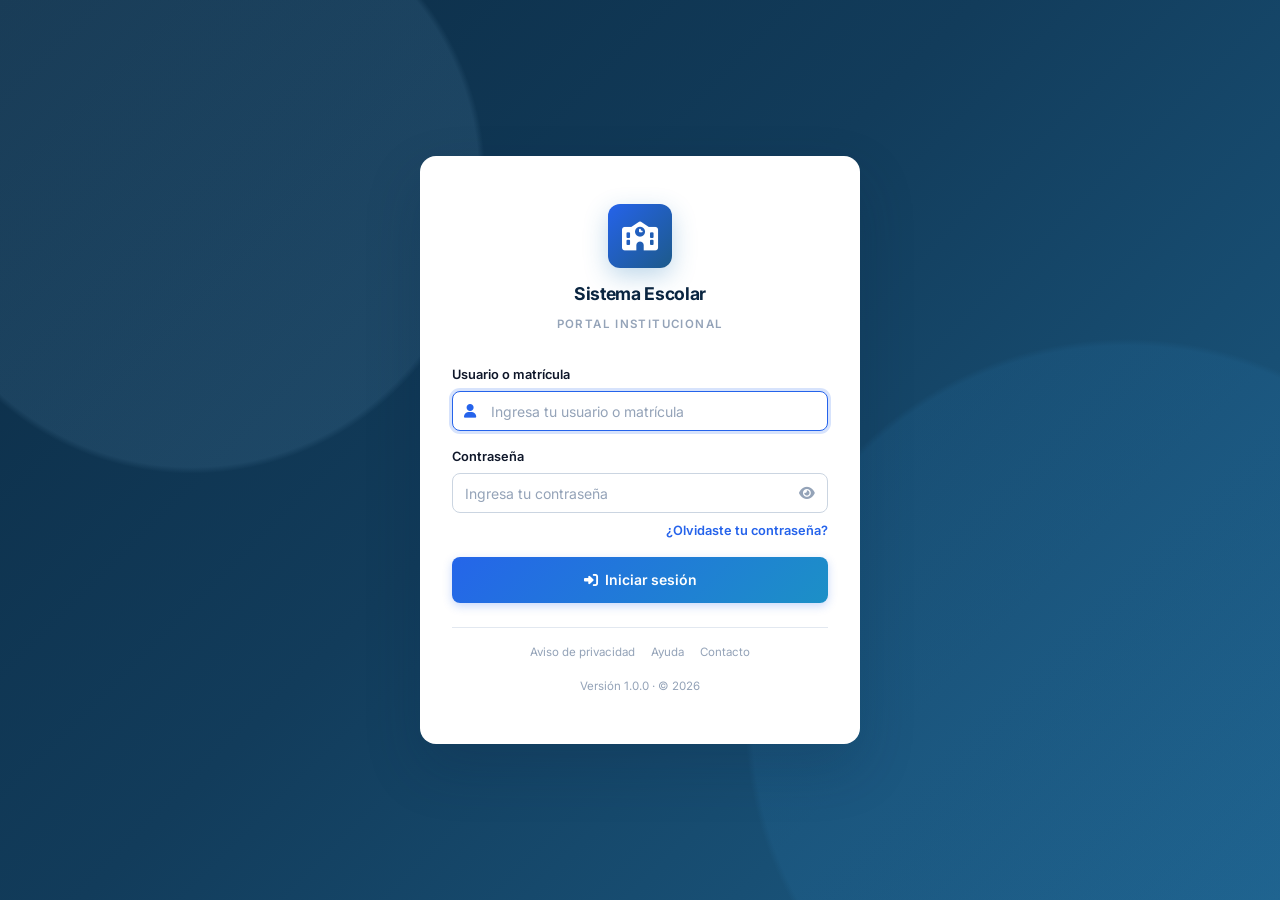
==== index.html @ ba649db4 "Subir sistema escolar completo" ====
<!DOCTYPE html>
<html lang="es">
<head>
  <meta charset="UTF-8" />
  <meta name="viewport" content="width=device-width, initial-scale=1.0" />
  <title>Iniciar sesión · Sistema Escolar</title>
  <link rel="preconnect" href="https://fonts.googleapis.com">
  <link href="https://fonts.googleapis.com/css2?family=Inter:wght@300;400;500;600;700;800&display=swap" rel="stylesheet">
  <link rel="stylesheet" href="https://cdnjs.cloudflare.com/ajax/libs/font-awesome/6.5.0/css/all.min.css">
  <link rel="stylesheet" href="css/tokens.css">
  <link rel="stylesheet" href="css/base.css">
  <link rel="stylesheet" href="css/components.css">
  <link rel="stylesheet" href="css/print.css" media="print">
  <style>
    body {
      display: grid;
      place-items: center;
      background:
        linear-gradient(135deg, #0b2b44 0%, #123c5b 45%, #1d5f89 100%);
      padding: var(--sp-4);
      min-height: 100vh;
      position: relative;
      overflow: hidden;
    }
    body::before {
      content: '';
      position: absolute;
      inset: 0;
      background-image:
        radial-gradient(circle at 15% 20%, rgba(127,185,224,.12) 0 22%, transparent 22.5%),
        radial-gradient(circle at 88% 80%, rgba(44,127,184,.15) 0 28%, transparent 28.5%);
      pointer-events: none;
    }
    .login-shell {
      width: min(440px, 100%);
      background: var(--bg-surface);
      border-radius: var(--r-xl);
      box-shadow: var(--sh-xl);
      padding: var(--sp-8) var(--sp-6);
      position: relative;
      z-index: 1;
      animation: enter .5s var(--t-base);
    }
    @keyframes enter {
      from { opacity: 0; transform: translateY(20px); }
      to   { opacity: 1; transform: none; }
    }
    .login-logo {
      display: flex; flex-direction: column; align-items: center;
      gap: var(--sp-3);
      margin-bottom: var(--sp-6);
    }
    .login-logo .logo-circle {
      width: 64px; height: 64px;
      border-radius: var(--r-lg);
      background: linear-gradient(135deg, var(--c-brand-500), var(--c-brand-600));
      display: grid; place-items: center;
      color: #fff; font-size: 1.8rem;
      box-shadow: 0 8px 24px rgba(44,127,184,.3);
    }
    .login-logo h1 {
      font-size: var(--fs-lg);
      color: var(--c-brand-900);
      font-weight: 700;
      letter-spacing: -.02em;
      text-align: center;
    }
    .login-logo p {
      font-size: var(--fs-xs);
      color: var(--text-muted);
      text-transform: uppercase;
      letter-spacing: .12em;
      font-weight: 600;
      margin-top: -4px;
    }

    .login-msg {
      padding: 10px var(--sp-3);
      border-radius: var(--r-md);
      background: var(--c-danger-bg);
      color: var(--c-danger-fg);
      font-size: var(--fs-sm); font-weight: 500;
      display: none; align-items: center; gap: var(--sp-2);
      margin-bottom: var(--sp-4);
      border-left: 3px solid var(--c-danger);
    }
    .login-msg.show { display: flex; animation: shake .4s; }
    @keyframes shake {
      0%,100% { transform: translateX(0); }
      25% { transform: translateX(-5px); }
      75% { transform: translateX(5px); }
    }

    .pwd-toggle {
      position: absolute; right: 4px; top: 50%;
      transform: translateY(-50%);
      width: 34px; height: 34px; border-radius: var(--r-md);
      display: grid; place-items: center;
      color: var(--text-muted);
      transition: all var(--t-fast);
      cursor: pointer;
    }
    .pwd-toggle:hover { background: var(--bg-hover); color: var(--c-brand-500); }
    .pwd-wrap { position: relative; }
    .pwd-wrap .input { padding-right: 44px; }

    .login-extra {
      display: flex; justify-content: flex-end;
      margin-top: -8px;
      margin-bottom: var(--sp-4);
    }
    .forgot {
      color: var(--c-brand-500);
      font-weight: 600;
      font-size: var(--fs-sm);
      background: none; border: none; cursor: pointer;
      transition: color var(--t-fast);
    }
    .forgot:hover { color: var(--c-brand-600); text-decoration: underline; }

    .login-footer-links {
      margin-top: var(--sp-5);
      padding-top: var(--sp-4);
      border-top: 1px solid var(--border);
      display: flex; justify-content: center; gap: var(--sp-4);
      font-size: var(--fs-xs);
    }
    .login-footer-links a {
      color: var(--text-muted);
      cursor: pointer;
      transition: color var(--t-fast);
    }
    .login-footer-links a:hover { color: var(--c-brand-500); }

    .login-version {
      text-align: center;
      margin-top: var(--sp-4);
      color: var(--text-muted);
      font-size: var(--fs-xs);
    }
  </style>
</head>
<body>

  <div class="login-shell" role="main">
    <div class="login-logo">
      <div class="logo-circle"><i class="fas fa-school"></i></div>
      <h1 id="loginInstName">Sistema Escolar</h1>
      <p>Portal institucional</p>
    </div>

    <form id="loginForm" novalidate>
      <div class="login-msg" id="loginMsg" role="alert">
        <i class="fas fa-circle-exclamation"></i>
        <span id="loginMsgText"></span>
      </div>

      <div class="field">
        <label for="usuario">Usuario o matrícula</label>
        <div class="input-icon">
          <i class="fas fa-user"></i>
          <input type="text" class="input" id="usuario" name="usuario"
                 placeholder="Ingresa tu usuario o matrícula"
                 autocomplete="username" spellcheck="false" required autofocus>
        </div>
      </div>

      <div class="field">
        <label for="password">Contraseña</label>
        <div class="pwd-wrap">
          <input type="password" class="input" id="password" name="password"
                 placeholder="Ingresa tu contraseña"
                 autocomplete="current-password" required>
          <button type="button" class="pwd-toggle" id="pwdToggle"
                  aria-label="Mostrar contraseña" title="Mostrar contraseña">
            <i class="fas fa-eye"></i>
          </button>
        </div>
      </div>

      <div class="login-extra">
        <button type="button" class="forgot" id="forgotBtn">¿Olvidaste tu contraseña?</button>
      </div>

      <button type="submit" class="btn btn-primary btn-lg" id="submitBtn" style="width:100%">
        <i class="fas fa-right-to-bracket"></i>
        <span>Iniciar sesión</span>
      </button>
    </form>

    <div class="login-footer-links">
      <a id="privacyLink">Aviso de privacidad</a>
      <a id="helpLink">Ayuda</a>
      <a id="contactLink">Contacto</a>
    </div>

    <div class="login-version">Versión 1.0.0 · © 2026</div>
  </div>

  <script type="module" src="js/pages/login.js"></script>
</body>
</html>
---- css/tokens.css ----
:root {
  /* ===== MARCA (azul + turquesa) ===== */
  --c-brand-900: #0a2540;
  --c-brand-800: #103a5c;
  --c-brand-700: #17486e;
  --c-brand-600: #1d5a8a;
  --c-brand-500: #2563eb;   /* Azul principal */
  --c-brand-400: #3b82f6;
  --c-brand-300: #93c5fd;
  --c-brand-200: #bfdbfe;
  --c-brand-100: #dbeafe;

  /* ===== ACENTO (turquesa) ===== */
  --c-accent-700: #0f766e;
  --c-accent-600: #0d9488;
  --c-accent-500: #14b8a6;   /* Turquesa principal */
  --c-accent-400: #2dd4bf;
  --c-accent-300: #5eead4;
  --c-accent-200: #99f6e4;
  --c-accent-100: #ccfbf1;

  /* ===== SEMÁNTICOS ===== */
  --c-success: #10b981;  --c-success-hover: #059669;
  --c-success-bg: #d1fae5; --c-success-fg: #065f46;
  --c-danger: #dc2626;   --c-danger-hover: #b91c1c;
  --c-danger-bg: #fee2e2;  --c-danger-fg: #7f1d1d;
  --c-warning: #d97706;  --c-warning-hover: #b45309;
  --c-warning-bg: #fef3c7; --c-warning-fg: #78350f;
  --c-info: #0ea5e9;     --c-info-bg: #e0f2fe; --c-info-fg: #075985;

  /* ===== SUPERFICIES ===== */
  --bg-app: #f1f5f9;
  --bg-surface: #ffffff;
  --bg-muted: #f8fafc;
  --bg-hover: #f1f5f9;
  --bg-elevated: #ffffff;
  --bg-sidebar: #0a2540;
  --bg-sidebar-hover: rgba(20,184,166,.12);
  --bg-sidebar-active: linear-gradient(90deg, #2563eb, #14b8a6);

  /* ===== BORDES ===== */
  --border: #e2e8f0;
  --border-strong: #cbd5e1;

  /* ===== TEXTO ===== */
  --text-primary: #0f172a;
  --text-secondary: #475569;
  --text-muted: #94a3b8;
  --text-inverse: #ffffff;
  --text-sidebar: #b8cbdc;
  --text-sidebar-active: #ffffff;

  /* ===== RADIOS ===== */
  --r-xs: 4px; --r-sm: 6px; --r-md: 8px; --r-lg: 12px; --r-xl: 16px; --r-full: 9999px;

  /* ===== SOMBRAS ===== */
  --sh-xs: 0 1px 2px rgba(10,37,64,.06);
  --sh-sm: 0 2px 4px rgba(10,37,64,.08);
  --sh-md: 0 4px 12px rgba(10,37,64,.10);
  --sh-lg: 0 12px 28px rgba(10,37,64,.14);
  --sh-xl: 0 24px 56px rgba(10,37,64,.20);
  --sh-focus: 0 0 0 3px rgba(37,99,235,.18);

  /* ===== ESPACIADO ===== */
  --sp-1: 4px; --sp-2: 8px; --sp-3: 12px;
  --sp-4: 16px; --sp-5: 24px; --sp-6: 32px; --sp-8: 48px;

  /* ===== TIPOGRAFÍA ===== */
  --ff: 'Inter', system-ui, -apple-system, sans-serif;
  --fs-xs: .72rem; --fs-sm: .8rem; --fs-base: .875rem;
  --fs-md: .95rem; --fs-lg: 1.1rem; --fs-xl: 1.35rem;
  --fs-2xl: 1.7rem; --fs-3xl: 2.2rem;

  /* ===== TRANSICIONES ===== */
  --t-fast: .15s ease;
  --t-base: .25s cubic-bezier(.2,.8,.2,1);

  /* ===== LAYOUT ===== */
  --header-h: 56px;
  --breadcrumb-h: 40px;
  --sidebar-w: 248px;
}

/* ============================================================
   MODO OSCURO
   ============================================================ */
[data-theme="dark"] {
  --bg-app: #0a1628;
  --bg-surface: #111f36;
  --bg-muted: #16263f;
  --bg-hover: #1e3150;
  --bg-elevated: #1a2c47;
  --bg-sidebar: #060f1c;
  --bg-sidebar-hover: rgba(20,184,166,.15);

  --border: #1e3150;
  --border-strong: #2d4670;

  --text-primary: #e6edf7;
  --text-secondary: #94a8c2;
  --text-muted: #617594;
  --text-inverse: #0a1628;
  --text-sidebar: #8ba4c2;

  --c-brand-900: #dbeafe;
  --c-brand-800: #bfdbfe;
  --c-brand-100: #1e3150;
  --c-brand-200: #2d4670;

  --c-success-bg: #064e3b;
  --c-success-fg: #6ee7b7;
  --c-danger-bg: #7f1d1d;
  --c-danger-fg: #fecaca;
  --c-warning-bg: #78350f;
  --c-warning-fg: #fde68a;
  --c-info-bg: #075985;
  --c-info-fg: #bae6fd;

  --sh-xs: 0 1px 2px rgba(0,0,0,.4);
  --sh-sm: 0 2px 4px rgba(0,0,0,.5);
  --sh-md: 0 4px 12px rgba(0,0,0,.55);
  --sh-lg: 0 12px 28px rgba(0,0,0,.6);
  --sh-xl: 0 24px 56px rgba(0,0,0,.7);
}

[data-theme="dark"] body,
[data-theme="dark"] input,
[data-theme="dark"] select,
[data-theme="dark"] textarea { color-scheme: dark; }
---- css/base.css ----
*, *::before, *::after { box-sizing: border-box; margin: 0; padding: 0; }
html { -webkit-text-size-adjust: 100%; scroll-behavior: smooth; }

body {
  font-family: var(--ff);
  font-size: var(--fs-base);
  line-height: 1.55;
  color: var(--text-primary);
  background: var(--bg-app);
  min-height: 100vh;
  -webkit-font-smoothing: antialiased;
  -moz-osx-font-smoothing: grayscale;
  transition: background-color .3s ease, color .3s ease;
}
* { transition: background-color .2s ease, border-color .2s ease; }

a { color: inherit; text-decoration: none; }
button { font: inherit; cursor: pointer; border: none; background: none; color: inherit; }
input, select, textarea { font: inherit; color: inherit; }
img, svg { display: block; max-width: 100%; }
ul, ol { list-style: none; }
table { border-collapse: collapse; width: 100%; }

:focus-visible { outline: 2px solid var(--c-brand-500); outline-offset: 2px; border-radius: var(--r-sm); }
:focus:not(:focus-visible) { outline: none; }

::-webkit-scrollbar { width: 10px; height: 10px; }
::-webkit-scrollbar-track { background: transparent; }
::-webkit-scrollbar-thumb { background: var(--border-strong); border-radius: var(--r-full); border: 2px solid var(--bg-app); }
::-webkit-scrollbar-thumb:hover { background: var(--text-muted); }

::selection { background: var(--c-brand-500); color: #fff; }

@media (prefers-reduced-motion: reduce) {
  *, *::before, *::after {
    animation-duration: .01ms !important;
    animation-iteration-count: 1 !important;
    transition-duration: .01ms !important;
  }
}

.hidden { display: none !important; }
.sr-only { position: absolute; width: 1px; height: 1px; padding: 0; margin: -1px; overflow: hidden; clip: rect(0,0,0,0); white-space: nowrap; border: 0; }
---- css/components.css ----
/* ============================================================
   BOTONES — Dinámicos con gradiente azul→turquesa y ripple
   ============================================================ */
.btn {
  display: inline-flex; align-items: center; justify-content: center;
  gap: var(--sp-2);
  padding: 0 var(--sp-4);
  height: 40px;
  border-radius: var(--r-md);
  font-size: var(--fs-sm);
  font-weight: 600;
  letter-spacing: -.01em;
  white-space: nowrap;
  position: relative;
  overflow: hidden;
  user-select: none;
  transition: transform var(--t-fast), box-shadow var(--t-fast),
              background var(--t-fast), color var(--t-fast),
              border-color var(--t-fast);
}
.btn:disabled, .btn[aria-disabled="true"] { opacity: .5; cursor: not-allowed; transform: none !important; }
.btn i { font-size: 1em; position: relative; z-index: 2; }
.btn span { position: relative; z-index: 2; }

.btn::before {
  content: '';
  position: absolute;
  top: 50%; left: 50%;
  width: 0; height: 0;
  background: rgba(255,255,255,.35);
  border-radius: 50%;
  transform: translate(-50%, -50%);
  transition: width .5s ease, height .5s ease, opacity .5s ease;
  opacity: 0;
  z-index: 1;
}
.btn.ripple::before { width: 300px; height: 300px; opacity: 1; transition: 0s; }

.btn-primary {
  background: linear-gradient(135deg, var(--c-brand-500), var(--c-accent-500));
  color: #fff;
  border: none;
  box-shadow: 0 3px 10px rgba(37,99,235,.25);
  background-size: 200% 200%;
  background-position: 0% 50%;
}
.btn-primary:hover:not(:disabled) {
  background-position: 100% 50%;
  box-shadow: 0 6px 20px rgba(37,99,235,.35), 0 2px 8px rgba(20,184,166,.25);
  transform: translateY(-2px);
}
.btn-primary:active:not(:disabled) { transform: translateY(0) scale(.97); box-shadow: 0 2px 6px rgba(37,99,235,.3); }

.btn-accent {
  background: linear-gradient(135deg, var(--c-accent-500), var(--c-brand-500));
  color: #fff;
  box-shadow: 0 3px 10px rgba(20,184,166,.25);
  background-size: 200% 200%;
  background-position: 0% 50%;
}
.btn-accent:hover:not(:disabled) {
  background-position: 100% 50%;
  box-shadow: 0 6px 20px rgba(20,184,166,.4);
  transform: translateY(-2px);
}
.btn-accent:active:not(:disabled) { transform: translateY(0) scale(.97); }

.btn-secondary {
  background: var(--bg-surface);
  color: var(--text-primary);
  border: 1.5px solid var(--border-strong);
}
.btn-secondary:hover:not(:disabled) {
  background: var(--bg-hover);
  border-color: var(--c-brand-500);
  color: var(--c-brand-500);
  transform: translateY(-2px);
  box-shadow: var(--sh-sm);
}
.btn-secondary:active:not(:disabled) { transform: translateY(0) scale(.97); }

.btn-ghost {
  background: transparent;
  color: var(--text-secondary);
  border: 1.5px solid transparent;
}
.btn-ghost:hover:not(:disabled) { background: var(--bg-hover); color: var(--c-brand-500); transform: translateY(-1px); }

.btn-danger {
  background: linear-gradient(135deg, #ef4444, #dc2626);
  color: #fff;
  box-shadow: 0 3px 10px rgba(220,38,38,.25);
}
.btn-danger:hover:not(:disabled) {
  background: linear-gradient(135deg, #dc2626, #b91c1c);
  box-shadow: 0 6px 20px rgba(220,38,38,.4);
  transform: translateY(-2px);
}

.btn-success {
  background: linear-gradient(135deg, #10b981, #059669);
  color: #fff;
  box-shadow: 0 3px 10px rgba(16,185,129,.25);
}
.btn-success:hover:not(:disabled) {
  box-shadow: 0 6px 20px rgba(16,185,129,.4);
  transform: translateY(-2px);
}

.btn-icon {
  width: 34px; height: 34px; padding: 0;
  border-radius: var(--r-md);
  color: var(--text-secondary);
  display: inline-flex; align-items: center; justify-content: center;
  transition: all var(--t-fast);
}
.btn-icon:hover:not(:disabled) {
  background: var(--bg-hover);
  color: var(--c-brand-500);
  transform: scale(1.1);
}
.btn-icon:active:not(:disabled) { transform: scale(.92); }
.btn-icon.danger:hover { background: var(--c-danger-bg); color: var(--c-danger); }
.btn-icon.success:hover { background: var(--c-success-bg); color: var(--c-success); }

.btn-sm { height: 32px; padding: 0 var(--sp-3); font-size: var(--fs-xs); }
.btn-lg { height: 46px; padding: 0 var(--sp-5); font-size: var(--fs-base); }

.btn.is-loading { pointer-events: none; opacity: .8; }
.btn.is-loading::after {
  content: ''; width: 14px; height: 14px;
  border: 2px solid currentColor; border-top-color: transparent;
  border-radius: 50%; animation: spin .7s linear infinite;
  margin-left: 4px; z-index: 2;
}
@keyframes spin { to { transform: rotate(360deg); } }

/* ============================================================
   INPUTS
   ============================================================ */
.field { display: flex; flex-direction: column; gap: 6px; margin-bottom: var(--sp-4); }
.field label { font-size: var(--fs-sm); font-weight: 600; color: var(--text-primary); }
.field label .req { color: var(--c-danger); margin-left: 2px; }

.input, .select, .textarea {
  width: 100%; height: 40px; padding: 0 var(--sp-3);
  border: 1px solid var(--border-strong);
  border-radius: var(--r-md);
  background: var(--bg-surface);
  color: var(--text-primary);
  font-size: var(--fs-base);
  transition: border-color var(--t-fast), box-shadow var(--t-fast);
}
.textarea { height: auto; min-height: 88px; padding: var(--sp-3); resize: vertical; }
.input::placeholder, .textarea::placeholder { color: var(--text-muted); }
.input:hover, .select:hover, .textarea:hover { border-color: var(--text-muted); }
.input:focus, .select:focus, .textarea:focus {
  outline: none; border-color: var(--c-brand-500); box-shadow: var(--sh-focus);
}
.input:disabled, .select:disabled, .textarea:disabled { background: var(--bg-muted); color: var(--text-muted); cursor: not-allowed; }

.field.has-error .input,
.field.has-error .select,
.field.has-error .textarea { border-color: var(--c-danger); box-shadow: 0 0 0 3px rgba(220,38,38,.14); }
.field-error { font-size: var(--fs-xs); color: var(--c-danger-fg); font-weight: 500; display: flex; align-items: center; gap: 4px; }
.field-hint { font-size: var(--fs-xs); color: var(--text-muted); }

.input-icon { position: relative; }
.input-icon i { position: absolute; left: var(--sp-3); top: 50%; transform: translateY(-50%); color: var(--text-muted); pointer-events: none; }
.input-icon .input { padding-left: 38px; }
.input-icon:focus-within i { color: var(--c-brand-500); }

/* ============================================================
   CARDS
   ============================================================ */
.card { background: var(--bg-surface); border: 1px solid var(--border); border-radius: var(--r-lg); padding: var(--sp-5); box-shadow: var(--sh-xs); }
.card-header { display: flex; justify-content: space-between; align-items: center; margin-bottom: var(--sp-4); gap: var(--sp-3); }
.card-title { font-size: var(--fs-md); font-weight: 700; color: var(--c-brand-900); display: flex; align-items: center; gap: var(--sp-2); }
.card-title i { color: var(--c-brand-500); }

/* ============================================================
   BADGES
   ============================================================ */
.badge {
  display: inline-flex; align-items: center; gap: 4px;
  padding: 2px 8px; border-radius: var(--r-sm);
  font-size: var(--fs-xs); font-weight: 600;
  letter-spacing: .02em; text-transform: uppercase; line-height: 1.7;
}
.badge i { font-size: .85em; }
.badge-success { background: var(--c-success-bg); color: var(--c-success-fg); }
.badge-danger  { background: var(--c-danger-bg);  color: var(--c-danger-fg); }
.badge-warning { background: var(--c-warning-bg); color: var(--c-warning-fg); }
.badge-info    { background: var(--c-info-bg);    color: var(--c-info-fg); }
.badge-neutral { background: var(--bg-hover);     color: var(--text-secondary); }

/* ============================================================
   TABLAS
   ============================================================ */
.table-wrap { background: var(--bg-surface); border: 1px solid var(--border); border-radius: var(--r-lg); overflow: hidden; box-shadow: var(--sh-xs); }
.table-toolbar { padding: var(--sp-3) var(--sp-4); display: flex; flex-wrap: wrap; gap: var(--sp-3); align-items: center; background: var(--bg-muted); border-bottom: 1px solid var(--border); }
.table-scroll { overflow-x: auto; }
.table { font-size: var(--fs-base); }
.table thead th { background: var(--bg-muted); color: var(--text-secondary); font-weight: 600; font-size: var(--fs-xs); text-transform: uppercase; letter-spacing: .04em; padding: var(--sp-3) var(--sp-4); text-align: left; border-bottom: 1px solid var(--border); white-space: nowrap; user-select: none; }
.table thead th.sortable { cursor: pointer; }
.table thead th.sortable:hover { background: var(--bg-hover); color: var(--c-brand-500); }
.table thead th .sort-icon { margin-left: 4px; opacity: .4; font-size: .7em; }
.table thead th.sorted-asc .sort-icon,
.table thead th.sorted-desc .sort-icon { opacity: 1; color: var(--c-brand-500); }
.table tbody tr { transition: background var(--t-fast); border-bottom: 1px solid var(--border); }
.table tbody tr:last-child { border-bottom: none; }
.table tbody tr:hover { background: var(--bg-muted); }
.table tbody td { padding: var(--sp-3) var(--sp-4); vertical-align: middle; }
.table-actions { display: flex; gap: 2px; justify-content: flex-end; }

.skeleton-row td { padding: var(--sp-3) var(--sp-4); }
.skeleton { height: 12px; background: linear-gradient(90deg, var(--bg-hover) 0%, var(--border-strong) 50%, var(--bg-hover) 100%); background-size: 200% 100%; border-radius: var(--r-sm); animation: shimmer 1.4s infinite; }
@keyframes shimmer { 0% { background-position: 200% 0; } 100% { background-position: -200% 0; } }

.pagination { display: flex; align-items: center; justify-content: space-between; gap: var(--sp-3); padding: var(--sp-3) var(--sp-4); background: var(--bg-muted); border-top: 1px solid var(--border); flex-wrap: wrap; }
.pagination-info { font-size: var(--fs-sm); color: var(--text-secondary); }
.pager { display: flex; gap: 2px; }
.pager button { min-width: 32px; height: 32px; padding: 0 var(--sp-2); border-radius: var(--r-md); font-size: var(--fs-sm); font-weight: 600; color: var(--text-secondary); transition: all var(--t-fast); }
.pager button:hover:not(:disabled):not(.active) { background: var(--bg-hover); color: var(--c-brand-500); }
.pager button.active { background: var(--c-brand-500); color: #fff; }
.pager button:disabled { opacity: .35; cursor: not-allowed; }

.empty { padding: var(--sp-8) var(--sp-5); text-align: center; color: var(--text-muted); }
.empty i { font-size: 2.4rem; opacity: .35; margin-bottom: var(--sp-3); }
.empty h4 { font-size: var(--fs-md); color: var(--text-secondary); margin-bottom: var(--sp-1); }
.empty p { font-size: var(--fs-sm); margin-bottom: var(--sp-4); }

/* ============================================================
   MODAL
   ============================================================ */
.modal-overlay { position: fixed; inset: 0; z-index: 1000; display: none; align-items: center; justify-content: center; padding: var(--sp-4); background: rgba(10,37,64,.55); animation: fadeIn var(--t-fast) ease; }
.modal-overlay.open { display: flex; }
@keyframes fadeIn { from { opacity: 0; } to { opacity: 1; } }
.modal { background: var(--bg-surface); border-radius: var(--r-xl); box-shadow: var(--sh-xl); width: 100%; max-width: 560px; max-height: 90vh; overflow: hidden; display: flex; flex-direction: column; animation: modalIn var(--t-base); }
@keyframes modalIn { from { opacity: 0; transform: translateY(16px) scale(.98); } to { opacity: 1; transform: translateY(0) scale(1); } }
.modal-lg { max-width: 800px; }
.modal-header { padding: var(--sp-4) var(--sp-5); display: flex; align-items: center; justify-content: space-between; border-bottom: 1px solid var(--border); }
.modal-header h2 { font-size: var(--fs-lg); font-weight: 700; color: var(--c-brand-900); display: flex; align-items: center; gap: var(--sp-2); }
.modal-close { width: 32px; height: 32px; display: inline-flex; align-items: center; justify-content: center; border-radius: var(--r-md); color: var(--text-secondary); transition: all var(--t-fast); font-size: 1.1rem; }
.modal-close:hover { background: var(--bg-hover); color: var(--c-danger); }
.modal-body { padding: var(--sp-5); overflow-y: auto; flex: 1; }
.modal-footer { padding: var(--sp-3) var(--sp-5); display: flex; gap: var(--sp-2); justify-content: flex-end; border-top: 1px solid var(--border); background: var(--bg-muted); }

/* ============================================================
   TOASTS
   ============================================================ */
.toast-container { position: fixed; bottom: var(--sp-5); right: var(--sp-5); z-index: 2000; display: flex; flex-direction: column; gap: var(--sp-2); max-width: 380px; pointer-events: none; }
.toast { background: var(--bg-surface); border-radius: var(--r-md); box-shadow: var(--sh-lg); padding: var(--sp-3) var(--sp-4); display: flex; align-items: center; gap: var(--sp-3); font-size: var(--fs-sm); border-left: 4px solid var(--c-brand-500); pointer-events: auto; animation: toastIn var(--t-base); min-width: 280px; }
.toast.leaving { animation: toastOut var(--t-fast) forwards; }
@keyframes toastIn { from { opacity: 0; transform: translateX(40px); } to { opacity: 1; transform: translateX(0); } }
@keyframes toastOut { to { opacity: 0; transform: translateX(40px); } }
.toast i { font-size: 1.15rem; flex-shrink: 0; }
.toast.success { border-left-color: var(--c-success); }
.toast.success i { color: var(--c-success); }
.toast.error { border-left-color: var(--c-danger); }
.toast.error i { color: var(--c-danger); }
.toast.warning { border-left-color: var(--c-warning); }
.toast.warning i { color: var(--c-warning); }
.toast.info { border-left-color: var(--c-info); }
.toast.info i { color: var(--c-info); }

/* ============================================================
   DROPDOWN
   ============================================================ */
.dropdown { position: relative; }
.dropdown-menu { position: absolute; top: calc(100% + 6px); right: 0; min-width: 200px; background: var(--bg-surface); border: 1px solid var(--border); border-radius: var(--r-md); box-shadow: var(--sh-lg); padding: var(--sp-1); display: none; flex-direction: column; z-index: 300; animation: dropdownIn var(--t-fast); }
.dropdown-menu.open { display: flex; }
@keyframes dropdownIn { from { opacity: 0; transform: translateY(-4px); } to { opacity: 1; transform: translateY(0); } }
.dropdown-item { display: flex; align-items: center; gap: var(--sp-2); padding: 8px var(--sp-3); border-radius: var(--r-sm); font-size: var(--fs-sm); color: var(--text-primary); transition: background var(--t-fast), color var(--t-fast); cursor: pointer; text-align: left; width: 100%; }
.dropdown-item:hover { background: var(--bg-hover); color: var(--c-brand-500); }
.dropdown-item.danger:hover { background: var(--c-danger-bg); color: var(--c-danger-fg); }
.dropdown-divider { height: 1px; background: var(--border); margin: var(--sp-1) 0; }

/* ============================================================
   STAT CARDS
   ============================================================ */
.stats-grid { display: grid; grid-template-columns: repeat(auto-fit, minmax(180px, 1fr)); gap: var(--sp-3); margin-bottom: var(--sp-5); }
.stat-card { background: var(--bg-surface); border: 1px solid var(--border); border-radius: var(--r-lg); padding: var(--sp-4); display: flex; align-items: center; gap: var(--sp-3); box-shadow: var(--sh-xs); transition: box-shadow var(--t-base); position: relative; overflow: hidden; }
.stat-card::before { content: ''; position: absolute; left: 0; top: 0; bottom: 0; width: 4px; background: linear-gradient(180deg, var(--c-brand-500), var(--c-accent-500)); }
.stat-card:hover { box-shadow: var(--sh-md); }
.stat-card.success::before { background: var(--c-success); }
.stat-card.warning::before { background: var(--c-warning); }
.stat-card.danger::before { background: var(--c-danger); }
.stat-icon { width: 42px; height: 42px; display: flex; align-items: center; justify-content: center; border-radius: var(--r-md); background: rgba(37,99,235,.1); color: var(--c-brand-500); font-size: 1.25rem; flex-shrink: 0; }
.stat-card.success .stat-icon { background: rgba(16,185,129,.1); color: var(--c-success); }
.stat-card.warning .stat-icon { background: rgba(217,119,6,.1); color: var(--c-warning); }
.stat-card.danger .stat-icon { background: rgba(220,38,38,.1); color: var(--c-danger); }
.stat-value { font-size: var(--fs-2xl); font-weight: 800; color: var(--c-brand-900); line-height: 1.1; }
.stat-label { font-size: var(--fs-xs); color: var(--text-secondary); font-weight: 500; margin-top: 2px; text-transform: uppercase; letter-spacing: .04em; }

/* ============================================================
   SKELETON BLOCK
   ============================================================ */
.skeleton-block { background: linear-gradient(90deg, var(--bg-hover) 0%, var(--border-strong) 50%, var(--bg-hover) 100%); background-size: 200% 100%; animation: shimmer 1.4s infinite; border-radius: var(--r-md); }

/* ============================================================
   LIST ITEMS
   ============================================================ */
.list-item { display: flex; align-items: flex-start; gap: var(--sp-3); padding: var(--sp-3) var(--sp-4); border-radius: var(--r-md); transition: background var(--t-fast); border-left: 3px solid var(--c-brand-500); background: var(--bg-muted); margin-bottom: var(--sp-2); }
.list-item:hover { background: var(--bg-hover); }
.list-item-title { font-weight: 600; color: var(--c-brand-900); margin-bottom: 2px; font-size: var(--fs-base); }
.list-item-desc { font-size: var(--fs-sm); color: var(--text-secondary); }
.list-item-meta { font-size: var(--fs-xs); color: var(--text-muted); margin-top: 2px; }

.text-muted { color: var(--text-secondary); }

/* ============================================================
   LAYOUT: SIDEBAR + MAIN  — FIX DEFINITIVO DEL HUECO
   ============================================================ */

/* El layout ya NO es grid. El sidebar es fixed y el contenido
   reserva el espacio con margin-left. En móvil, margin 0. */
.app-layout {
  min-height: 100vh;
  width: 100%;
}

/* ---------- SIDEBAR ---------- */
.sidebar {
  background: var(--bg-sidebar);
  color: var(--text-sidebar);
  display: flex;
  flex-direction: column;
  position: fixed;
  top: 0; left: 0; bottom: 0;
  width: var(--sidebar-w);
  z-index: 100;
  overflow-y: auto;
  overflow-x: hidden;
  transition: transform var(--t-base);
}
.sidebar::-webkit-scrollbar { width: 4px; }
.sidebar::-webkit-scrollbar-thumb { background: rgba(255,255,255,.1); border-radius: 2px; }

.sidebar-brand { display: flex; align-items: center; gap: var(--sp-3); padding: var(--sp-4); border-bottom: 1px solid rgba(255,255,255,.06); flex-shrink: 0; }
.sidebar-brand .brand-icon { width: 36px; height: 36px; background: linear-gradient(135deg, rgba(37,99,235,.35), rgba(20,184,166,.35)); border-radius: var(--r-md); display: grid; place-items: center; color: var(--c-accent-300); font-size: 1.1rem; flex-shrink: 0; }
.sidebar-brand .brand-text { line-height: 1.15; overflow: hidden; }
.sidebar-brand strong { display: block; color: #fff; font-size: .95rem; font-weight: 700; white-space: nowrap; }
.sidebar-brand small { display: block; color: var(--c-brand-200); font-size: .68rem; text-transform: uppercase; letter-spacing: .06em; margin-top: 1px; }

.sidebar-nav { flex: 1; padding: var(--sp-3) 0 var(--sp-4); display: flex; flex-direction: column; gap: 2px; }
.sidebar-section { margin-top: var(--sp-2); padding: 0 var(--sp-4); }
.sidebar-section:first-child { margin-top: 0; }
.sidebar-section-title { font-size: .65rem; font-weight: 700; text-transform: uppercase; letter-spacing: .1em; color: rgba(184,203,220,.55); padding: var(--sp-3) var(--sp-2) 4px; }

.sidebar-link { display: flex; align-items: center; gap: var(--sp-3); padding: 8px var(--sp-3); margin: 0 var(--sp-3); border-radius: var(--r-md); font-size: var(--fs-sm); font-weight: 500; color: var(--text-sidebar); transition: all var(--t-fast); cursor: pointer; white-space: nowrap; }
.sidebar-link i { width: 18px; text-align: center; font-size: .95rem; flex-shrink: 0; opacity: .85; }
.sidebar-link:hover { background: var(--bg-sidebar-hover); color: #fff; }
.sidebar-link:hover i { opacity: 1; }
.sidebar-link.active { background: linear-gradient(90deg, rgba(37,99,235,.85), rgba(20,184,166,.85)); color: #fff; box-shadow: 0 2px 8px rgba(37,99,235,.4); }
.sidebar-link.active i { opacity: 1; }

.sidebar-footer { padding: var(--sp-3) var(--sp-4); border-top: 1px solid rgba(255,255,255,.06); flex-shrink: 0; }

/* ---------- MAIN AREA ---------- */
.app-main-area {
  display: flex;
  flex-direction: column;
  min-height: 100vh;
  margin-left: var(--sidebar-w);
  width: calc(100% - var(--sidebar-w));
  transition: margin-left var(--t-base), width var(--t-base);
}

/* ---------- HEADER ---------- */
.app-header { height: var(--header-h); background: var(--bg-surface); border-bottom: 1px solid var(--border); display: flex; align-items: center; gap: var(--sp-4); padding: 0 var(--sp-5); position: sticky; top: 0; z-index: 90; }
.app-header .header-title { font-size: var(--fs-md); font-weight: 700; color: var(--c-brand-900); white-space: nowrap; }
.app-header .app-search { flex: 1; max-width: 460px; display: flex; align-items: center; gap: var(--sp-2); background: var(--bg-muted); border: 1px solid var(--border); border-radius: var(--r-md); padding: 0 var(--sp-3); height: 36px; }
.app-search i { color: var(--text-muted); font-size: .85rem; }
.app-search input { flex: 1; background: none; border: none; outline: none; color: var(--text-primary); font-size: var(--fs-sm); }
.app-search:focus-within { border-color: var(--c-brand-500); background: var(--bg-surface); box-shadow: var(--sh-focus); }
.app-search input::placeholder { color: var(--text-muted); }
.header-actions { display: flex; align-items: center; gap: var(--sp-2); margin-left: auto; }

.period-selector { display: flex; align-items: center; gap: var(--sp-2); background: var(--bg-muted); border: 1px solid var(--border); border-radius: var(--r-md); padding: 2px var(--sp-2); height: 36px; font-size: var(--fs-xs); }
.period-selector label { color: var(--text-muted); font-weight: 600; text-transform: uppercase; letter-spacing: .04em; font-size: .65rem; }
.period-selector select { background: transparent; border: none; outline: none; font-size: var(--fs-sm); font-weight: 600; color: var(--text-primary); cursor: pointer; padding: 2px 4px; border-radius: var(--r-sm); }
.period-selector select:hover { background: var(--bg-hover); }

.header-icon-btn { width: 36px; height: 36px; border-radius: var(--r-md); display: grid; place-items: center; color: var(--text-secondary); font-size: .95rem; position: relative; transition: all var(--t-fast); }
.header-icon-btn:hover { background: var(--bg-hover); color: var(--c-brand-500); transform: scale(1.08); }
.header-icon-btn:active { transform: scale(.95); }
.header-icon-btn .dot { position: absolute; top: 7px; right: 7px; min-width: 16px; height: 16px; padding: 0 4px; border-radius: 8px; background: var(--c-danger); color: #fff; font-size: .6rem; font-weight: 700; display: grid; place-items: center; border: 2px solid var(--bg-surface); }

.user-chip { display: flex; align-items: center; gap: var(--sp-2); padding: 3px 10px 3px 3px; border-radius: var(--r-md); background: var(--bg-muted); border: 1px solid var(--border); cursor: pointer; transition: all var(--t-fast); }
.user-chip:hover { background: var(--bg-hover); border-color: var(--border-strong); }
.user-chip .avatar { width: 28px; height: 28px; border-radius: var(--r-sm); background: linear-gradient(135deg, var(--c-brand-500), var(--c-accent-500)); display: grid; place-items: center; font-weight: 700; font-size: .7rem; color: #fff; }
.user-chip .info { line-height: 1.15; text-align: left; }
.user-chip .info strong { display: block; font-size: .78rem; color: var(--text-primary); font-weight: 600; }
.user-chip .info small { color: var(--text-muted); font-size: .65rem; text-transform: capitalize; }
.user-chip i.fa-chevron-down { font-size: .6rem; opacity: .5; transition: transform var(--t-fast); }
.user-chip.open i.fa-chevron-down { transform: rotate(180deg); }

/* ---------- BREADCRUMBS ---------- */
.breadcrumbs { height: var(--breadcrumb-h); display: flex; align-items: center; gap: 6px; padding: 0 var(--sp-5); background: var(--bg-surface); border-bottom: 1px solid var(--border); font-size: var(--fs-sm); color: var(--text-muted); overflow-x: auto; white-space: nowrap; }
.breadcrumbs::-webkit-scrollbar { display: none; }
.breadcrumbs a { color: var(--text-secondary); cursor: pointer; transition: color var(--t-fast); font-weight: 500; }
.breadcrumbs a:hover { color: var(--c-brand-500); text-decoration: underline; }
.breadcrumbs .sep { color: var(--text-muted); font-size: .7em; opacity: .6; }
.breadcrumbs .current { color: var(--text-primary); font-weight: 600; }

/* ---------- MAIN CONTENT ---------- */
.app-main { flex: 1; padding: var(--sp-5); max-width: 1400px; width: 100%; margin: 0 auto; }
.page-head { display: flex; justify-content: space-between; align-items: flex-start; flex-wrap: wrap; gap: var(--sp-3); margin-bottom: var(--sp-5); padding-bottom: var(--sp-4); border-bottom: 1px solid var(--border); }
.page-title { font-size: var(--fs-xl); font-weight: 700; color: var(--c-brand-900); display: flex; align-items: center; gap: var(--sp-2); line-height: 1.2; }
.page-title i { color: var(--c-brand-500); font-size: .9em; }
.page-sub { font-size: var(--fs-sm); color: var(--text-secondary); margin-top: 4px; }

/* ---------- FOOTER ---------- */
.app-footer { background: var(--bg-surface); border-top: 1px solid var(--border); padding: var(--sp-4) var(--sp-5); font-size: var(--fs-xs); color: var(--text-muted); display: flex; justify-content: space-between; align-items: center; flex-wrap: wrap; gap: var(--sp-3); }
.app-footer .footer-links { display: flex; gap: var(--sp-4); }
.app-footer a { color: var(--text-secondary); cursor: pointer; }
.app-footer a:hover { color: var(--c-brand-500); text-decoration: underline; }

/* ---------- 403 / 404 ---------- */
.error-page { display: flex; flex-direction: column; align-items: center; justify-content: center; text-align: center; padding: var(--sp-8) var(--sp-5); min-height: 60vh; }
.error-page .err-icon { width: 88px; height: 88px; border-radius: 50%; display: grid; place-items: center; background: var(--c-danger-bg); color: var(--c-danger); font-size: 2.2rem; margin-bottom: var(--sp-5); }
.error-page .err-code { font-size: 3.5rem; font-weight: 800; color: var(--c-brand-900); line-height: 1; letter-spacing: -.04em; }
.error-page h2 { font-size: var(--fs-xl); color: var(--text-primary); margin: var(--sp-2) 0 var(--sp-3); }
.error-page p { color: var(--text-secondary); max-width: 420px; margin-bottom: var(--sp-5); line-height: 1.6; }

/* ---------- MODE TOGGLE ---------- */
.mode-toggle { display: flex; align-items: center; gap: var(--sp-2); padding: 10px var(--sp-3); border-radius: var(--r-md); background: rgba(255,255,255,.05); color: var(--text-sidebar); cursor: pointer; font-size: var(--fs-sm); font-weight: 500; transition: all var(--t-fast); border: 1px solid rgba(255,255,255,.06); width: 100%; }
.mode-toggle:hover { background: rgba(255,255,255,.1); color: #fff; }
.mode-toggle i { font-size: .95rem; }
.mode-toggle .switch { margin-left: auto; position: relative; width: 38px; height: 20px; background: rgba(255,255,255,.15); border-radius: var(--r-full); transition: background var(--t-fast); flex-shrink: 0; }
.mode-toggle .switch::after { content: ''; position: absolute; top: 2px; left: 2px; width: 16px; height: 16px; border-radius: 50%; background: #fff; transition: transform var(--t-base); }
[data-theme="dark"] .mode-toggle .switch { background: var(--c-accent-500); }
[data-theme="dark"] .mode-toggle .switch::after { transform: translateX(18px); }

/* ---------- PANEL TABS ---------- */
.panel-tabs { display: flex; gap: var(--sp-2); margin-bottom: var(--sp-5); border-bottom: 1px solid var(--border); }
.panel-tab { padding: var(--sp-3) var(--sp-4); font-size: var(--fs-sm); font-weight: 600; color: var(--text-secondary); border-bottom: 3px solid transparent; transition: all var(--t-fast); display: inline-flex; align-items: center; gap: var(--sp-2); margin-bottom: -1px; cursor: pointer; }
.panel-tab:hover { color: var(--c-brand-500); }
.panel-tab.active { color: var(--c-brand-500); border-bottom-color: var(--c-brand-500); }
.panel-tab i { font-size: 1.05em; }

/* ---------- GRUPO CARDS ---------- */
.grupo-card { padding: var(--sp-4); border: 1.5px solid var(--border); border-radius: var(--r-lg); background: var(--bg-surface); cursor: pointer; transition: all var(--t-base); display: flex; align-items: center; gap: var(--sp-3); position: relative; overflow: hidden; }
.grupo-card::before { content: ''; position: absolute; left: 0; top: 0; bottom: 0; width: 4px; background: linear-gradient(180deg, var(--c-brand-500), var(--c-accent-500)); opacity: 0; transition: opacity var(--t-base); }
.grupo-card:hover { border-color: var(--c-brand-500); transform: translateY(-3px); box-shadow: var(--sh-md); }
.grupo-card:hover::before { opacity: 1; }
.grupo-card.active { border-color: var(--c-brand-500); background: linear-gradient(135deg, rgba(37,99,235,.05), rgba(20,184,166,.05)); box-shadow: var(--sh-md); }
.grupo-card.active::before { opacity: 1; }
.grupo-card .grupo-icon { width: 44px; height: 44px; border-radius: var(--r-md); background: linear-gradient(135deg, var(--c-brand-500), var(--c-accent-500)); color: #fff; display: grid; place-items: center; font-size: 1.1rem; flex-shrink: 0; }
.grupo-card .grupo-info { flex: 1; min-width: 0; }
.grupo-card .grupo-name { font-weight: 700; color: var(--c-brand-900); font-size: var(--fs-base); }
.grupo-card .grupo-meta { font-size: var(--fs-xs); color: var(--text-muted); margin-top: 2px; }

/* ---------- DÍAS ---------- */
.dias-grid { display: grid; grid-template-columns: repeat(auto-fit, minmax(120px, 1fr)); gap: var(--sp-2); margin-bottom: var(--sp-4); }
.dia-btn { padding: var(--sp-3); border-radius: var(--r-md); border: 1.5px solid var(--border); background: var(--bg-surface); text-align: center; cursor: pointer; transition: all var(--t-base); font-weight: 600; font-size: var(--fs-sm); }
.dia-btn:hover { border-color: var(--c-accent-500); color: var(--c-accent-600); transform: translateY(-2px); }
.dia-btn.active { background: linear-gradient(135deg, var(--c-brand-500), var(--c-accent-500)); color: #fff; border-color: transparent; box-shadow: var(--sh-md); }

/* ---------- ASISTENCIA ROWS ---------- */
.asist-row { display: flex; align-items: center; gap: var(--sp-3); padding: var(--sp-3) var(--sp-4); border-radius: var(--r-md); margin-bottom: var(--sp-2); border-left: 4px solid; transition: transform var(--t-fast); }
.asist-row:hover { transform: translateX(4px); }
.asist-row.presente { background: var(--c-success-bg); border-color: var(--c-success); }
.asist-row.falta { background: var(--c-danger-bg); border-color: var(--c-danger); }
.asist-row.retardo { background: var(--c-warning-bg); border-color: var(--c-warning); }
.asist-row .avatar-mini { width: 36px; height: 36px; border-radius: 50%; background: linear-gradient(135deg, var(--c-brand-400), var(--c-accent-500)); color: #fff; display: grid; place-items: center; font-weight: 700; font-size: .72rem; flex-shrink: 0; }

/* ============================================================
   RESPONSIVE
   ============================================================ */

/* Tablet horizontal / móvil grande */
@media (max-width: 900px) {
  .sidebar {
    transform: translateX(-100%);
    box-shadow: var(--sh-xl);
  }
  .sidebar.open { transform: translateX(0); }
  .app-main-area {
    margin-left: 0;
    width: 100%;
  }
  .mobile-menu-btn { display: grid !important; }
  .app-header .app-search { max-width: none; }
}

/* Móvil */
@media (max-width: 640px) {
  .app-header { padding: 0 var(--sp-3); gap: var(--sp-2); }
  .app-header .header-title { display: none; }
  .app-main { padding: var(--sp-4) var(--sp-3); }
  .breadcrumbs { padding: 0 var(--sp-3); }
  .user-chip .info { display: none; }
  .period-selector label { display: none; }
  .stats-grid { grid-template-columns: repeat(2, 1fr); gap: var(--sp-2); }
  .page-title { font-size: var(--fs-lg); }
  .modal { border-radius: var(--r-lg) var(--r-lg) 0 0 !important; max-width: 100% !important; align-self: flex-end; max-height: 92vh; }
  .modal-overlay { padding: 0; align-items: flex-end; }
  .modal-footer { flex-direction: column-reverse; }
  .modal-footer .btn { width: 100%; }
  .toast-container { left: var(--sp-3); right: var(--sp-3); bottom: var(--sp-3); max-width: none; }
  .toast { min-width: 0; width: 100%; }
}

.mobile-menu-btn {
  display: none;
  width: 36px; height: 36px;
  border-radius: var(--r-md);
  align-items: center; justify-content: center;
  color: var(--text-secondary);
  cursor: pointer;
}
.mobile-menu-btn:hover { background: var(--bg-hover); color: var(--c-brand-500); }

/* ============================================================
   ACCESIBILIDAD
   ============================================================ */
:focus-visible { outline: 2px solid var(--c-brand-500); outline-offset: 2px; border-radius: var(--r-md); }
.skip-link {
  position: absolute; top: -100px; left: var(--sp-3);
  background: var(--c-brand-900); color: #fff;
  padding: var(--sp-2) var(--sp-4);
  border-radius: var(--r-md);
  font-size: var(--fs-sm); font-weight: 600;
  z-index: 9999; transition: top .2s;
}
.skip-link:focus { top: var(--sp-3); }

/* ============================================================
   HELPERS
   ============================================================ */
.grid-2 { display: grid; grid-template-columns: 1fr 1fr; gap: var(--sp-4); }
@media (max-width: 768px) { .grid-2 { grid-template-columns: 1fr; } }

.form-grid-2 { display: grid; grid-template-columns: 1fr 1fr; gap: var(--sp-4); }
@media (max-width: 640px) { .form-grid-2 { grid-template-columns: 1fr; } }
---- css/print.css ----
/* ============================================================
   print.css — Estilos para impresión de documentos oficiales
   ============================================================ */

@media print {
  /* Ocultar todo lo que no es el documento */
  body { background: #fff !important; }
  .sidebar,
  .app-header,
  .breadcrumbs,
  .app-footer,
  .page-head,
  .btn,
  .header-icon-btn,
  .user-chip,
  .mobile-menu-btn,
  .period-selector,
  .dropdown,
  .toast-container,
  .modal-overlay { display: none !important; }

  .app-layout { grid-template-columns: 1fr !important; }
  .app-main-area { margin-left: 0 !important; }
  .app-main { padding: 0 !important; max-width: 100% !important; }

  /* Tarjetas de documento */
  .card { box-shadow: none !important; border: none !important; padding: 0 !important; }
  #boleta { max-width: 100% !important; padding: 20mm !important; }

  /* Colores exactos */
  * { -webkit-print-color-adjust: exact !important; print-color-adjust: exact !important; }

  /* Tipografía para papel */
  body { font-size: 11pt; color: #000; }
  .table { font-size: 10pt; }
  .table thead th { background: #f0f0f0 !important; color: #000 !important; border-color: #999 !important; }
  .table tbody td { border-color: #ccc !important; }

  /* Saltos de página */
  .page-break { page-break-before: always; }
  .avoid-break { page-break-inside: avoid; }

  /* Enlaces sin URL */
  a { color: #000; text-decoration: none; }
  a[href]::after { content: ''; }

  /* Encabezado de impresión */
  @page {
    margin: 15mm;
    size: A4;
  }

  /* Footer de impresión */
  body::after {
    content: 'Documento generado por el Sistema Escolar · ' counter(page);
    position: fixed;
    bottom: 0;
    left: 0;
    right: 0;
    text-align: center;
    font-size: 8pt;
    color: #666;
    padding: 4mm 0;
  }
}
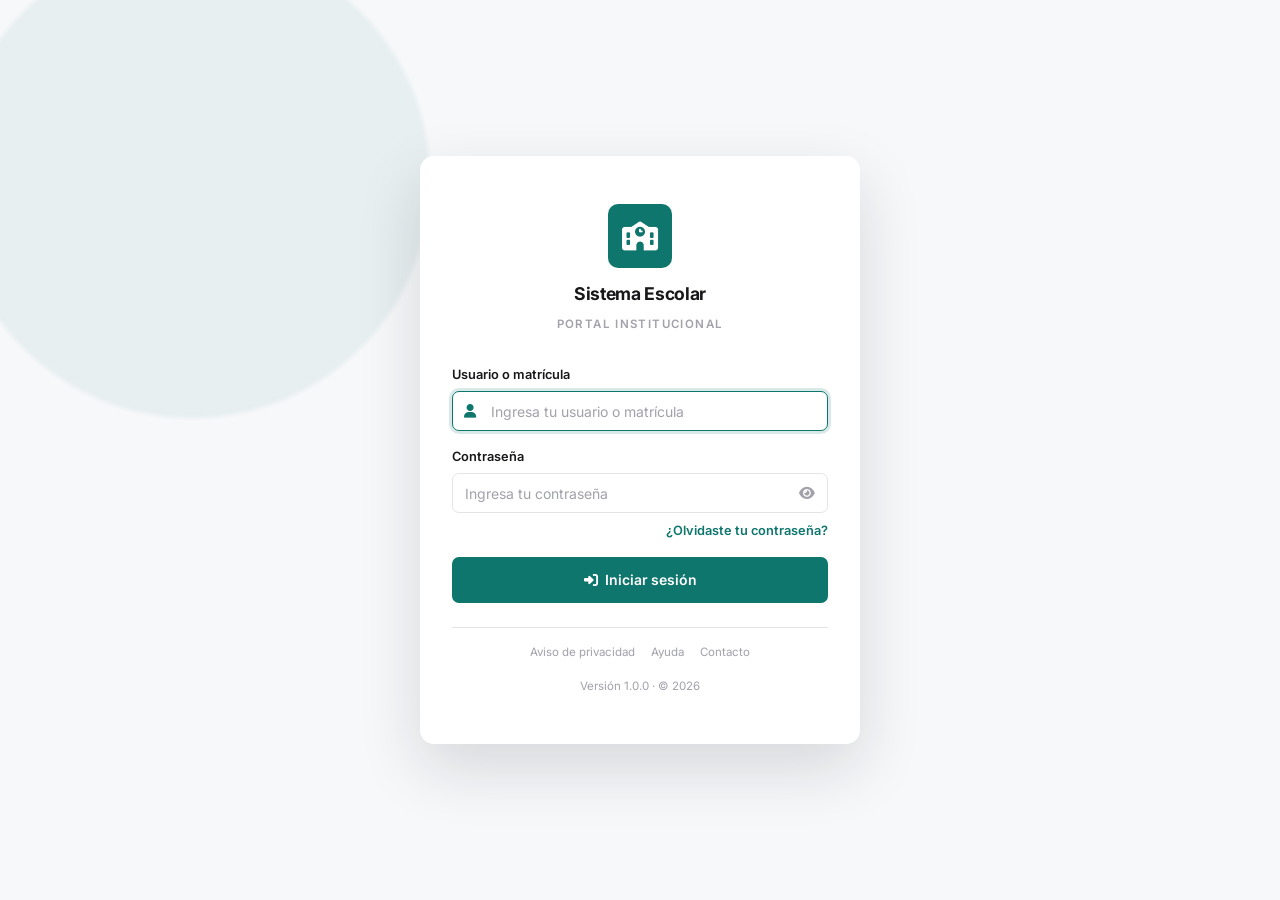
==== commit ededec33: "Actualiza sistema escolar y mejoras de interfaz" ====
--- a/index.html
+++ b/index.html
@@ -10,13 +10,13 @@
   <link rel="stylesheet" href="css/tokens.css">
   <link rel="stylesheet" href="css/base.css">
   <link rel="stylesheet" href="css/components.css">
+  <link rel="stylesheet" href="css/system-redesign.css">
   <link rel="stylesheet" href="css/print.css" media="print">
   <style>
     body {
       display: grid;
       place-items: center;
-      background:
-        linear-gradient(135deg, #0b2b44 0%, #123c5b 45%, #1d5f89 100%);
+      background: var(--bg-app);
       padding: var(--sp-4);
       min-height: 100vh;
       position: relative;
@@ -26,9 +26,7 @@
       content: '';
       position: absolute;
       inset: 0;
-      background-image:
-        radial-gradient(circle at 15% 20%, rgba(127,185,224,.12) 0 22%, transparent 22.5%),
-        radial-gradient(circle at 88% 80%, rgba(44,127,184,.15) 0 28%, transparent 28.5%);
+      background-image: radial-gradient(circle at 15% 20%, color-mix(in srgb, var(--c-brand-500) 7%, transparent) 0 18%, transparent 18.5%);
       pointer-events: none;
     }
     .login-shell {
@@ -53,14 +51,14 @@
     .login-logo .logo-circle {
       width: 64px; height: 64px;
       border-radius: var(--r-lg);
-      background: linear-gradient(135deg, var(--c-brand-500), var(--c-brand-600));
+      background: var(--c-brand-500);
       display: grid; place-items: center;
       color: #fff; font-size: 1.8rem;
-      box-shadow: 0 8px 24px rgba(44,127,184,.3);
+      box-shadow: none;
     }
     .login-logo h1 {
       font-size: var(--fs-lg);
-      color: var(--c-brand-900);
+      color: var(--text-primary);
       font-weight: 700;
       letter-spacing: -.02em;
       text-align: center;
--- a/css/tokens.css
+++ b/css/tokens.css
@@ -1,129 +1,54 @@
 :root {
-  /* ===== MARCA (azul + turquesa) ===== */
-  --c-brand-900: #0a2540;
-  --c-brand-800: #103a5c;
-  --c-brand-700: #17486e;
-  --c-brand-600: #1d5a8a;
-  --c-brand-500: #2563eb;   /* Azul principal */
-  --c-brand-400: #3b82f6;
-  --c-brand-300: #93c5fd;
-  --c-brand-200: #bfdbfe;
-  --c-brand-100: #dbeafe;
+  /* Sistema visual: neutral + teal institucional */
+  --c-brand-900:#18181b; --c-brand-800:#27272a; --c-brand-700:#115e59;
+  --c-brand-600:#0f766e; --c-brand-500:#0f766e; --c-brand-400:#14b8a6;
+  --c-brand-300:#5eead4; --c-brand-200:#99f6e4; --c-brand-100:#ccfbf1;
+  --c-accent-700:#115e59; --c-accent-600:#0f766e; --c-accent-500:#14b8a6;
+  --c-accent-400:#2dd4bf; --c-accent-300:#5eead4; --c-accent-200:#99f6e4; --c-accent-100:#ccfbf1;
 
-  /* ===== ACENTO (turquesa) ===== */
-  --c-accent-700: #0f766e;
-  --c-accent-600: #0d9488;
-  --c-accent-500: #14b8a6;   /* Turquesa principal */
-  --c-accent-400: #2dd4bf;
-  --c-accent-300: #5eead4;
-  --c-accent-200: #99f6e4;
-  --c-accent-100: #ccfbf1;
+  --c-success:#15803d; --c-success-hover:#166534; --c-success-bg:#dcfce7; --c-success-fg:#166534;
+  --c-danger:#dc2626; --c-danger-hover:#b91c1c; --c-danger-bg:#fee2e2; --c-danger-fg:#991b1b;
+  --c-warning:#d97706; --c-warning-hover:#b45309; --c-warning-bg:#fef3c7; --c-warning-fg:#92400e;
+  --c-info:#0369a1; --c-info-bg:#e0f2fe; --c-info-fg:#075985;
 
-  /* ===== SEMÁNTICOS ===== */
-  --c-success: #10b981;  --c-success-hover: #059669;
-  --c-success-bg: #d1fae5; --c-success-fg: #065f46;
-  --c-danger: #dc2626;   --c-danger-hover: #b91c1c;
-  --c-danger-bg: #fee2e2;  --c-danger-fg: #7f1d1d;
-  --c-warning: #d97706;  --c-warning-hover: #b45309;
-  --c-warning-bg: #fef3c7; --c-warning-fg: #78350f;
-  --c-info: #0ea5e9;     --c-info-bg: #e0f2fe; --c-info-fg: #075985;
+  --bg-app:#f7f8fa; --bg-surface:#ffffff; --bg-muted:#f4f4f5; --bg-hover:#f0f1f2; --bg-elevated:#ffffff;
+  --bg-sidebar:#ffffff; --bg-sidebar-hover:#f4f4f5; --bg-sidebar-active:#f0fdfa;
+  --border:#e4e4e7; --border-strong:#d4d4d8;
+  --text-primary:#18181b; --text-secondary:#52525b; --text-muted:#a1a1aa; --text-inverse:#ffffff;
+  --text-sidebar:#52525b; --text-sidebar-active:#0f766e;
 
-  /* ===== SUPERFICIES ===== */
-  --bg-app: #f1f5f9;
-  --bg-surface: #ffffff;
-  --bg-muted: #f8fafc;
-  --bg-hover: #f1f5f9;
-  --bg-elevated: #ffffff;
-  --bg-sidebar: #0a2540;
-  --bg-sidebar-hover: rgba(20,184,166,.12);
-  --bg-sidebar-active: linear-gradient(90deg, #2563eb, #14b8a6);
+  --r-xs:4px; --r-sm:6px; --r-md:8px; --r-lg:10px; --r-xl:14px; --r-full:9999px;
+  --sh-xs:0 1px 2px rgba(24,24,27,.04); --sh-sm:0 2px 8px rgba(24,24,27,.05);
+  --sh-md:0 8px 24px rgba(24,24,27,.07); --sh-lg:0 16px 40px rgba(24,24,27,.10); --sh-xl:0 24px 64px rgba(24,24,27,.14);
+  --sh-focus:0 0 0 3px rgba(15,118,110,.16);
 
-  /* ===== BORDES ===== */
-  --border: #e2e8f0;
-  --border-strong: #cbd5e1;
+  --sp-1:4px; --sp-2:8px; --sp-3:12px; --sp-4:16px; --sp-5:24px; --sp-6:32px; --sp-8:48px;
+  --ff:'Inter',system-ui,-apple-system,sans-serif;
+  --fs-xs:.72rem; --fs-sm:.8rem; --fs-base:.875rem; --fs-md:.95rem; --fs-lg:1.1rem; --fs-xl:1.35rem; --fs-2xl:1.7rem; --fs-3xl:2.2rem;
+  --t-fast:.15s ease; --t-base:.22s ease;
+  --header-h:64px; --breadcrumb-h:40px; --sidebar-w:255px;
 
-  /* ===== TEXTO ===== */
-  --text-primary: #0f172a;
-  --text-secondary: #475569;
-  --text-muted: #94a3b8;
-  --text-inverse: #ffffff;
-  --text-sidebar: #b8cbdc;
-  --text-sidebar-active: #ffffff;
-
-  /* ===== RADIOS ===== */
-  --r-xs: 4px; --r-sm: 6px; --r-md: 8px; --r-lg: 12px; --r-xl: 16px; --r-full: 9999px;
-
-  /* ===== SOMBRAS ===== */
-  --sh-xs: 0 1px 2px rgba(10,37,64,.06);
-  --sh-sm: 0 2px 4px rgba(10,37,64,.08);
-  --sh-md: 0 4px 12px rgba(10,37,64,.10);
-  --sh-lg: 0 12px 28px rgba(10,37,64,.14);
-  --sh-xl: 0 24px 56px rgba(10,37,64,.20);
-  --sh-focus: 0 0 0 3px rgba(37,99,235,.18);
-
-  /* ===== ESPACIADO ===== */
-  --sp-1: 4px; --sp-2: 8px; --sp-3: 12px;
-  --sp-4: 16px; --sp-5: 24px; --sp-6: 32px; --sp-8: 48px;
-
-  /* ===== TIPOGRAFÍA ===== */
-  --ff: 'Inter', system-ui, -apple-system, sans-serif;
-  --fs-xs: .72rem; --fs-sm: .8rem; --fs-base: .875rem;
-  --fs-md: .95rem; --fs-lg: 1.1rem; --fs-xl: 1.35rem;
-  --fs-2xl: 1.7rem; --fs-3xl: 2.2rem;
-
-  /* ===== TRANSICIONES ===== */
-  --t-fast: .15s ease;
-  --t-base: .25s cubic-bezier(.2,.8,.2,1);
-
-  /* ===== LAYOUT ===== */
-  --header-h: 56px;
-  --breadcrumb-h: 40px;
-  --sidebar-w: 248px;
+  /* aliases usados por system-redesign y páginas existentes */
+  --primary:var(--c-brand-500); --primary-hover:var(--c-brand-600); --primary-soft:#f0fdfa; --primary-light:#ccfbf1;
+  --blue:var(--c-brand-500); --blue-hover:var(--c-brand-600);
+  --bg:var(--bg-app); --surface:var(--bg-surface); --surface-soft:var(--bg-muted);
+  --text:var(--text-primary); --text-soft:var(--text-secondary);
+  --success:var(--c-success); --warning:var(--c-warning); --danger:var(--c-danger);
+  --sidebar-width:var(--sidebar-w); --sidebar-collapsed:76px; --header-height:var(--header-h); --shadow:var(--sh-sm);
 }
 
-/* ============================================================
-   MODO OSCURO
-   ============================================================ */
 [data-theme="dark"] {
-  --bg-app: #0a1628;
-  --bg-surface: #111f36;
-  --bg-muted: #16263f;
-  --bg-hover: #1e3150;
-  --bg-elevated: #1a2c47;
-  --bg-sidebar: #060f1c;
-  --bg-sidebar-hover: rgba(20,184,166,.15);
-
-  --border: #1e3150;
-  --border-strong: #2d4670;
-
-  --text-primary: #e6edf7;
-  --text-secondary: #94a8c2;
-  --text-muted: #617594;
-  --text-inverse: #0a1628;
-  --text-sidebar: #8ba4c2;
-
-  --c-brand-900: #dbeafe;
-  --c-brand-800: #bfdbfe;
-  --c-brand-100: #1e3150;
-  --c-brand-200: #2d4670;
-
-  --c-success-bg: #064e3b;
-  --c-success-fg: #6ee7b7;
-  --c-danger-bg: #7f1d1d;
-  --c-danger-fg: #fecaca;
-  --c-warning-bg: #78350f;
-  --c-warning-fg: #fde68a;
-  --c-info-bg: #075985;
-  --c-info-fg: #bae6fd;
-
-  --sh-xs: 0 1px 2px rgba(0,0,0,.4);
-  --sh-sm: 0 2px 4px rgba(0,0,0,.5);
-  --sh-md: 0 4px 12px rgba(0,0,0,.55);
-  --sh-lg: 0 12px 28px rgba(0,0,0,.6);
-  --sh-xl: 0 24px 56px rgba(0,0,0,.7);
+  --bg-app:#111315; --bg-surface:#181a1d; --bg-muted:#202327; --bg-hover:#262a2e; --bg-elevated:#202327;
+  --bg-sidebar:#151719; --bg-sidebar-hover:#202427; --bg-sidebar-active:#15312e;
+  --border:#2b2f33; --border-strong:#3a3f44;
+  --text-primary:#f4f4f5; --text-secondary:#a1a1aa; --text-muted:#71717a; --text-inverse:#ffffff;
+  --text-sidebar:#a1a1aa; --text-sidebar-active:#5eead4;
+  --c-brand-900:#f4f4f5; --c-brand-800:#e4e4e7; --c-brand-700:#5eead4; --c-brand-600:#2dd4bf; --c-brand-500:#2dd4bf;
+  --c-brand-100:#15312e; --c-brand-200:#1b4540;
+  --c-success-bg:#15351f; --c-success-fg:#86efac; --c-danger-bg:#3f1d1d; --c-danger-fg:#fca5a5;
+  --c-warning-bg:#3b2a12; --c-warning-fg:#fcd34d; --c-info-bg:#102f40; --c-info-fg:#7dd3fc;
+  --primary-soft:#15312e; --primary-light:#1b4540;
+  --sh-xs:0 1px 2px rgba(0,0,0,.2); --sh-sm:0 2px 10px rgba(0,0,0,.22); --sh-md:0 10px 28px rgba(0,0,0,.28);
+  --sh-lg:0 18px 44px rgba(0,0,0,.34); --sh-xl:0 28px 70px rgba(0,0,0,.42);
 }
-
-[data-theme="dark"] body,
-[data-theme="dark"] input,
-[data-theme="dark"] select,
-[data-theme="dark"] textarea { color-scheme: dark; }+[data-theme="dark"] body,[data-theme="dark"] input,[data-theme="dark"] select,[data-theme="dark"] textarea{color-scheme:dark}
--- a/css/system-redesign.css
+++ b/css/system-redesign.css
@@ -0,0 +1,318 @@
+/* ============================================================
+   SISTEMA ESCOLAR · REDISEÑO V3
+   Sobrio, administrativo y totalmente compatible con tema.
+   Este archivo deliberadamente NO redefine colores hex por componente.
+   ============================================================ */
+html,body{background:var(--bg-app);color:var(--text-primary)}
+.app-main-area{background:var(--bg-app)}
+.app-main{width:100%;max-width:1500px;margin:0 auto;padding:28px 32px 44px}
+
+/* Sidebar */
+.sidebar{width:var(--sidebar-w);background:var(--bg-sidebar);border-right:1px solid var(--border);box-shadow:none;overflow-x:hidden}
+.sidebar-brand{height:76px;padding:14px 16px;gap:11px;border-bottom:1px solid var(--border);background:var(--bg-sidebar)}
+.sidebar-brand .brand-icon{width:40px;height:40px;min-width:40px;border-radius:9px;background:var(--c-brand-500);color:var(--text-inverse);box-shadow:none;font-size:1rem}
+.sidebar-brand strong{color:var(--text-primary);font-size:.9rem;font-weight:700}
+.sidebar-brand small{color:var(--text-muted);font-size:.6rem;font-weight:700;letter-spacing:.1em}
+.sidebar-collapse-btn{background:var(--bg-surface);border:1px solid var(--border);color:var(--text-secondary);box-shadow:var(--sh-xs)}
+.sidebar-collapse-btn:hover{background:var(--bg-hover);border-color:var(--border-strong);color:var(--c-brand-500)}
+.sidebar-nav{padding:12px 10px 20px;gap:0}
+.sidebar-section{margin-top:14px;padding:0}
+.sidebar-section-title{padding:8px 12px 5px;color:var(--text-muted);font-size:.62rem;letter-spacing:.11em}
+.sidebar-link{position:relative;margin:2px 0;padding:9px 12px;border-radius:7px;color:var(--text-sidebar);gap:11px;font-weight:500}
+.sidebar-link i{color:var(--text-muted);opacity:1}
+.sidebar-link:hover{background:var(--bg-sidebar-hover);color:var(--text-primary)}
+.sidebar-link:hover i{color:var(--text-secondary)}
+.sidebar-link.active{background:var(--bg-sidebar-active);color:var(--text-sidebar-active);box-shadow:none;font-weight:650}
+.sidebar-link.active::before{content:'';position:absolute;left:0;top:8px;bottom:8px;width:3px;border-radius:0 3px 3px 0;background:var(--c-brand-500)}
+.sidebar-link.active i{color:var(--c-brand-500)}
+.sidebar-footer{border-top:1px solid var(--border);background:var(--bg-sidebar)}
+
+/* Header */
+.app-header{height:var(--header-h);background:color-mix(in srgb,var(--bg-surface) 94%,transparent);border-bottom:1px solid var(--border);box-shadow:none;padding:0 28px;backdrop-filter:blur(10px)}
+.app-header .header-title{color:var(--text-primary);font-size:.95rem}
+.app-header .app-search{max-width:520px;height:38px;background:var(--bg-muted);border-color:transparent;border-radius:8px}
+.app-search:focus-within{background:var(--bg-surface);border-color:var(--c-brand-500);box-shadow:var(--sh-focus)}
+.header-icon-btn:hover{background:var(--bg-hover);color:var(--c-brand-500);transform:none}
+.user-chip{background:transparent;border-color:transparent}
+.user-chip:hover{background:var(--bg-hover);border-color:transparent}
+.user-chip .avatar{background:var(--c-brand-500);border-radius:7px;box-shadow:none}
+.breadcrumbs{background:var(--bg-app);border-bottom:0;padding:0 32px;color:var(--text-muted)}
+
+/* Jerarquía */
+.page-head{margin-bottom:24px;padding-bottom:18px;border-bottom:1px solid var(--border)}
+.page-title{font-size:1.45rem;color:var(--text-primary);letter-spacing:-.025em}
+.page-title i{color:var(--c-brand-500);font-size:.8em}
+.page-sub{color:var(--text-secondary);max-width:760px}
+
+/* Contenedores: menos "tarjeta IA" */
+.card{border:1px solid var(--border);border-radius:10px;box-shadow:none;background:var(--bg-surface)}
+.card:hover{box-shadow:none}
+.card-title{color:var(--text-primary)}
+.card-title i{color:var(--c-brand-500)}
+
+/* Botones: sin gradientes ni glow */
+.btn{border-radius:7px;font-weight:600;box-shadow:none}
+.btn::before{display:none}
+.btn-primary,.btn-accent{background:var(--c-brand-500);border-color:var(--c-brand-500);color:var(--text-inverse);box-shadow:none}
+.btn-primary:hover:not(:disabled),.btn-accent:hover:not(:disabled){background:var(--c-brand-600);border-color:var(--c-brand-600);box-shadow:none;transform:none}
+.btn-secondary{background:var(--bg-surface);border-color:var(--border);color:var(--text-primary)}
+.btn-secondary:hover:not(:disabled){background:var(--bg-hover);border-color:var(--border-strong);color:var(--text-primary);transform:none}
+.btn-ghost:hover:not(:disabled){transform:none}
+
+/* Formularios */
+.input,.select,.textarea{background:var(--bg-surface);border-color:var(--border);border-radius:7px;color:var(--text-primary);box-shadow:none}
+.input:hover,.select:hover,.textarea:hover{border-color:var(--border-strong)}
+.input:focus,.select:focus,.textarea:focus{border-color:var(--c-brand-500);box-shadow:var(--sh-focus)}
+.field label{color:var(--text-primary)}
+
+/* Métricas */
+.stats-grid{gap:12px;margin-bottom:26px}
+.stat-card{padding:18px;border-radius:10px;border:1px solid var(--border);box-shadow:none;gap:13px}
+.stat-card::before{display:none}
+.stat-card:hover{box-shadow:var(--sh-xs)}
+.stat-icon,.stat-card .stat-icon{width:38px;height:38px;border-radius:8px;background:var(--primary-soft);color:var(--c-brand-500);font-size:1rem}
+.stat-value{color:var(--text-primary);font-size:1.55rem;letter-spacing:-.03em}
+.stat-label{color:var(--text-secondary);text-transform:none;letter-spacing:0;font-size:.75rem}
+
+/* Tablas */
+.table-wrap{border:1px solid var(--border);border-radius:10px;box-shadow:none;background:var(--bg-surface)}
+.table-toolbar{background:var(--bg-surface);border-bottom:1px solid var(--border);padding:14px 16px}
+.table thead th{background:var(--bg-muted);color:var(--text-secondary);font-size:.68rem;letter-spacing:.055em}
+.table tbody tr{border-bottom-color:var(--border)}
+.table tbody tr:hover{background:var(--bg-muted)}
+.table tbody td{color:var(--text-primary)}
+
+/* Modales */
+.modal-overlay{background:rgba(0,0,0,.46);backdrop-filter:blur(2px)}
+.modal{border:1px solid var(--border);border-radius:12px;background:var(--bg-surface);box-shadow:var(--sh-xl)}
+.modal-header h2{color:var(--text-primary)}
+.modal-footer{background:var(--bg-muted)}
+
+/* Accesibilidad */
+:focus-visible{outline:2px solid var(--c-brand-500);outline-offset:2px}
+::selection{background:var(--c-brand-200);color:#134e4a}
+
+@media(max-width:900px){.app-main{padding:22px 18px 36px}.app-header{padding:0 16px}.breadcrumbs{padding:0 18px}}
+@media(max-width:640px){.app-main{padding:18px 14px 30px}.app-header .app-search{display:none}.page-head{margin-bottom:18px}.stats-grid{grid-template-columns:repeat(2,minmax(0,1fr))}}
+
+/* ==========================================================
+   DASHBOARD ADMINISTRATIVO
+   ========================================================== */
+.dashboard-admin{max-width:1500px;margin:0 auto}
+.dashboard-hero{display:flex;align-items:flex-end;justify-content:space-between;gap:24px;margin-bottom:22px;padding-bottom:22px;border-bottom:1px solid var(--border)}
+.dashboard-eyebrow{margin:0 0 7px;color:var(--c-brand-600);font-size:.7rem;font-weight:750;text-transform:uppercase;letter-spacing:.09em}
+.dashboard-hero h1{margin:0;color:var(--text-primary);font-size:clamp(1.55rem,2.4vw,2.15rem);line-height:1.15;letter-spacing:-.04em}
+.dashboard-hero p:not(.dashboard-eyebrow){margin:7px 0 0;color:var(--text-secondary);font-size:.88rem}
+.dashboard-hero-actions{display:flex;gap:9px;flex-wrap:wrap}
+
+.dashboard-kpis{display:grid;grid-template-columns:repeat(4,minmax(0,1fr));gap:12px;margin-bottom:12px}
+.dashboard-kpi{position:relative;display:flex;align-items:center;gap:13px;min-width:0;padding:17px;text-align:left;background:var(--bg-surface);border:1px solid var(--border);border-radius:10px;color:var(--text-primary);cursor:pointer;transition:border-color .16s ease,background .16s ease,transform .16s ease}
+.dashboard-kpi:hover{background:var(--bg-hover);border-color:var(--border-strong);transform:translateY(-1px)}
+.kpi-icon{display:grid;place-items:center;flex:0 0 40px;width:40px;height:40px;border-radius:9px;background:var(--primary-soft);color:var(--c-brand-600)}
+.kpi-copy{display:flex;flex-direction:column;min-width:0}
+.kpi-copy strong{font-size:1.4rem;line-height:1.05;letter-spacing:-.04em}
+.kpi-copy span{margin-top:3px;font-size:.78rem;font-weight:650}
+.kpi-copy small{margin-top:2px;color:var(--text-muted);font-size:.66rem;font-weight:500}
+.kpi-arrow{position:absolute;top:14px;right:14px;color:var(--text-muted);font-size:.65rem;opacity:0;transition:opacity .16s ease}
+.dashboard-kpi:hover .kpi-arrow{opacity:1}
+
+.dashboard-attention{display:grid;grid-template-columns:repeat(3,minmax(0,1fr));gap:10px;margin:0 0 20px}
+.attention-item{display:flex;align-items:center;gap:11px;padding:12px 14px;text-align:left;background:var(--bg-muted);border:1px solid transparent;border-radius:9px;color:var(--text-primary);cursor:pointer}
+.attention-item:hover{border-color:var(--border-strong);background:var(--bg-hover)}
+.attention-item>span:nth-child(2){display:flex;flex-direction:column;min-width:0;flex:1}
+.attention-item strong{font-size:.9rem}.attention-item small{color:var(--text-secondary);font-size:.7rem}
+.attention-item>i{color:var(--text-muted);font-size:.7rem}
+.attention-icon{display:grid;place-items:center;width:30px;height:30px;border-radius:7px;background:var(--primary-soft);color:var(--c-brand-600)}
+.attention-danger .attention-icon{background:var(--c-danger-bg);color:var(--c-danger)}
+.attention-warning .attention-icon{background:var(--c-warning-bg);color:var(--c-warning)}
+
+.dashboard-grid{display:grid;grid-template-columns:repeat(2,minmax(0,1fr));gap:14px;align-items:start}
+.dashboard-panel{overflow:hidden;background:var(--bg-surface);border:1px solid var(--border);border-radius:10px}
+.dashboard-panel-wide{grid-column:span 1}
+.dashboard-panel-header{display:flex;align-items:center;justify-content:space-between;gap:14px;padding:15px 16px;border-bottom:1px solid var(--border)}
+.panel-title-wrap{display:flex;align-items:center;gap:11px;min-width:0}
+.panel-icon{display:grid;place-items:center;width:32px;height:32px;flex:0 0 32px;border-radius:7px;background:var(--bg-muted);color:var(--c-brand-600)}
+.dashboard-panel h2{margin:0;color:var(--text-primary);font-size:.88rem;letter-spacing:-.01em}
+.dashboard-panel-header p{margin:2px 0 0;color:var(--text-muted);font-size:.67rem}
+.panel-toggle{display:grid;place-items:center;width:30px;height:30px;border:0;border-radius:7px;background:transparent;color:var(--text-muted);cursor:pointer}
+.panel-toggle:hover{background:var(--bg-hover);color:var(--text-primary)}
+.panel-toggle i{transition:transform .2s ease}
+.dashboard-panel.is-collapsed .panel-toggle i{transform:rotate(180deg)}
+.dashboard-panel-body{padding:10px 16px 14px}
+.dashboard-panel.is-collapsed .dashboard-panel-body{display:none}
+.dashboard-panel.is-collapsed .dashboard-panel-header{border-bottom:0}
+
+.dashboard-list,.event-list,.activity-list,.ranking-list{display:flex;flex-direction:column}
+.dashboard-person,.event-row{display:flex;align-items:center;width:100%;gap:11px;padding:10px 0;text-align:left;background:transparent;border:0;border-bottom:1px solid var(--border);color:var(--text-primary);cursor:pointer}
+.dashboard-person:hover,.event-row:hover{background:var(--bg-muted)}
+.person-avatar{display:grid;place-items:center;flex:0 0 32px;width:32px;height:32px;border-radius:50%;background:var(--bg-muted);color:var(--text-secondary);font-size:.66rem;font-weight:750}
+.person-copy{display:flex;flex-direction:column;min-width:0;flex:1}.person-copy strong{overflow:hidden;text-overflow:ellipsis;white-space:nowrap;font-size:.76rem}.person-copy small{margin-top:2px;color:var(--text-muted);font-size:.65rem}
+.score{display:inline-flex;align-items:center;justify-content:center;min-width:38px;padding:4px 7px;border-radius:6px;font-size:.68rem;font-weight:750}.score-danger{background:var(--c-danger-bg);color:var(--c-danger)}.score-good{background:var(--c-success-bg);color:var(--c-success)}
+.panel-link{display:flex;align-items:center;justify-content:space-between;width:100%;margin-top:8px;padding:9px 0 1px;background:transparent;border:0;color:var(--c-brand-600);font-size:.7rem;font-weight:650;cursor:pointer}.panel-link:hover{text-decoration:underline}
+
+.event-date{display:flex;flex:0 0 43px;flex-direction:column;align-items:center;padding:6px 4px;border-radius:7px;background:var(--bg-muted)}.event-date strong{font-size:.9rem}.event-date small{margin-top:1px;color:var(--text-muted);font-size:.55rem;font-weight:750}.event-copy{display:flex;flex:1;min-width:0;flex-direction:column}.event-copy strong{font-size:.75rem}.event-copy small{margin-top:3px;overflow:hidden;color:var(--text-muted);font-size:.64rem;text-overflow:ellipsis;white-space:nowrap}.event-row>i{color:var(--text-muted);font-size:.62rem}
+.activity-row{display:grid;grid-template-columns:30px minmax(0,1fr) auto;align-items:center;gap:10px;padding:10px 0;border-bottom:1px solid var(--border)}.activity-dot{display:grid;place-items:center;width:28px;height:28px;border-radius:7px;background:var(--primary-soft);color:var(--c-brand-600);font-size:.65rem}.activity-dot.notice{background:var(--c-warning-bg);color:var(--c-warning)}.activity-copy{display:flex;min-width:0;flex-direction:column}.activity-copy strong{overflow:hidden;font-size:.73rem;text-overflow:ellipsis;white-space:nowrap}.activity-copy small{margin-top:2px;overflow:hidden;color:var(--text-muted);font-size:.62rem;text-overflow:ellipsis;white-space:nowrap}.activity-row time{color:var(--text-muted);font-size:.6rem}
+.ranking-row{display:flex;align-items:center;gap:10px;padding:10px 0;border-bottom:1px solid var(--border)}.ranking-position{display:grid;place-items:center;width:25px;height:25px;border-radius:6px;background:var(--bg-muted);color:var(--text-secondary);font-size:.66rem;font-weight:750}
+.dashboard-empty{display:flex;min-height:150px;flex-direction:column;align-items:center;justify-content:center;padding:20px;text-align:center}.dashboard-empty>i{margin-bottom:9px;color:var(--c-brand-500);font-size:1.25rem}.dashboard-empty strong{font-size:.78rem}.dashboard-empty span{max-width:280px;margin-top:4px;color:var(--text-muted);font-size:.66rem}
+
+.quick-actions-section{margin-top:20px;padding-top:20px;border-top:1px solid var(--border)}
+.section-heading{display:flex;align-items:flex-end;justify-content:space-between;margin-bottom:11px}.section-heading h2{margin:0;color:var(--text-primary);font-size:.92rem}.section-heading p{margin:3px 0 0;color:var(--text-muted);font-size:.68rem}
+.quick-actions-grid{display:grid;grid-template-columns:repeat(5,minmax(0,1fr));gap:9px}.quick-action{position:relative;display:grid;grid-template-columns:34px 1fr auto;grid-template-rows:auto auto;column-gap:10px;align-items:center;padding:12px;text-align:left;background:var(--bg-surface);border:1px solid var(--border);border-radius:9px;color:var(--text-primary);cursor:pointer}.quick-action:hover{background:var(--bg-hover);border-color:var(--border-strong)}.quick-action>span{grid-row:1/3;display:grid;place-items:center;width:34px;height:34px;border-radius:8px;background:var(--primary-soft);color:var(--c-brand-600)}.quick-action strong{align-self:end;font-size:.72rem}.quick-action small{align-self:start;margin-top:2px;overflow:hidden;color:var(--text-muted);font-size:.59rem;text-overflow:ellipsis;white-space:nowrap}.quick-arrow{grid-column:3;grid-row:1/3;color:var(--text-muted);font-size:.6rem}
+
+@media(max-width:1100px){.dashboard-kpis{grid-template-columns:repeat(2,minmax(0,1fr))}.quick-actions-grid{grid-template-columns:repeat(3,minmax(0,1fr))}}
+@media(max-width:800px){.dashboard-hero{align-items:flex-start;flex-direction:column}.dashboard-attention,.dashboard-grid{grid-template-columns:1fr}.quick-actions-grid{grid-template-columns:repeat(2,minmax(0,1fr))}}
+@media(max-width:520px){.dashboard-kpis{grid-template-columns:1fr}.dashboard-attention{grid-template-columns:1fr}.dashboard-hero-actions{width:100%}.dashboard-hero-actions .btn{flex:1}.quick-actions-grid{grid-template-columns:1fr}.activity-row{grid-template-columns:30px minmax(0,1fr)}.activity-row time{grid-column:2}}
+/* ============================================================
+   SISTEMA ESCOLAR · REDISEÑO V3
+   Sobrio, administrativo y totalmente compatible con tema.
+   Este archivo deliberadamente NO redefine colores hex por componente.
+   ============================================================ */
+html,body{background:var(--bg-app);color:var(--text-primary)}
+.app-main-area{background:var(--bg-app)}
+.app-main{width:100%;max-width:1500px;margin:0 auto;padding:28px 32px 44px}
+
+/* Sidebar */
+.sidebar{width:var(--sidebar-w);background:var(--bg-sidebar);border-right:1px solid var(--border);box-shadow:none;overflow-x:hidden}
+.sidebar-brand{height:76px;padding:14px 16px;gap:11px;border-bottom:1px solid var(--border);background:var(--bg-sidebar)}
+.sidebar-brand .brand-icon{width:40px;height:40px;min-width:40px;border-radius:9px;background:var(--c-brand-500);color:var(--text-inverse);box-shadow:none;font-size:1rem}
+.sidebar-brand strong{color:var(--text-primary);font-size:.9rem;font-weight:700}
+.sidebar-brand small{color:var(--text-muted);font-size:.6rem;font-weight:700;letter-spacing:.1em}
+.sidebar-collapse-btn{background:var(--bg-surface);border:1px solid var(--border);color:var(--text-secondary);box-shadow:var(--sh-xs)}
+.sidebar-collapse-btn:hover{background:var(--bg-hover);border-color:var(--border-strong);color:var(--c-brand-500)}
+.sidebar-nav{padding:12px 10px 20px;gap:0}
+.sidebar-section{margin-top:14px;padding:0}
+.sidebar-section-title{padding:8px 12px 5px;color:var(--text-muted);font-size:.62rem;letter-spacing:.11em}
+.sidebar-link{position:relative;margin:2px 0;padding:9px 12px;border-radius:7px;color:var(--text-sidebar);gap:11px;font-weight:500}
+.sidebar-link i{color:var(--text-muted);opacity:1}
+.sidebar-link:hover{background:var(--bg-sidebar-hover);color:var(--text-primary)}
+.sidebar-link:hover i{color:var(--text-secondary)}
+.sidebar-link.active{background:var(--bg-sidebar-active);color:var(--text-sidebar-active);box-shadow:none;font-weight:650}
+.sidebar-link.active::before{content:'';position:absolute;left:0;top:8px;bottom:8px;width:3px;border-radius:0 3px 3px 0;background:var(--c-brand-500)}
+.sidebar-link.active i{color:var(--c-brand-500)}
+.sidebar-footer{border-top:1px solid var(--border);background:var(--bg-sidebar)}
+
+/* Header */
+.app-header{height:var(--header-h);background:color-mix(in srgb,var(--bg-surface) 94%,transparent);border-bottom:1px solid var(--border);box-shadow:none;padding:0 28px;backdrop-filter:blur(10px)}
+.app-header .header-title{color:var(--text-primary);font-size:.95rem}
+.app-header .app-search{max-width:520px;height:38px;background:var(--bg-muted);border-color:transparent;border-radius:8px}
+.app-search:focus-within{background:var(--bg-surface);border-color:var(--c-brand-500);box-shadow:var(--sh-focus)}
+.header-icon-btn:hover{background:var(--bg-hover);color:var(--c-brand-500);transform:none}
+.user-chip{background:transparent;border-color:transparent}
+.user-chip:hover{background:var(--bg-hover);border-color:transparent}
+.user-chip .avatar{background:var(--c-brand-500);border-radius:7px;box-shadow:none}
+.breadcrumbs{background:var(--bg-app);border-bottom:0;padding:0 32px;color:var(--text-muted)}
+
+/* Jerarquía */
+.page-head{margin-bottom:24px;padding-bottom:18px;border-bottom:1px solid var(--border)}
+.page-title{font-size:1.45rem;color:var(--text-primary);letter-spacing:-.025em}
+.page-title i{color:var(--c-brand-500);font-size:.8em}
+.page-sub{color:var(--text-secondary);max-width:760px}
+
+/* Contenedores: menos "tarjeta IA" */
+.card{border:1px solid var(--border);border-radius:10px;box-shadow:none;background:var(--bg-surface)}
+.card:hover{box-shadow:none}
+.card-title{color:var(--text-primary)}
+.card-title i{color:var(--c-brand-500)}
+
+/* Botones: sin gradientes ni glow */
+.btn{border-radius:7px;font-weight:600;box-shadow:none}
+.btn::before{display:none}
+.btn-primary,.btn-accent{background:var(--c-brand-500);border-color:var(--c-brand-500);color:var(--text-inverse);box-shadow:none}
+.btn-primary:hover:not(:disabled),.btn-accent:hover:not(:disabled){background:var(--c-brand-600);border-color:var(--c-brand-600);box-shadow:none;transform:none}
+.btn-secondary{background:var(--bg-surface);border-color:var(--border);color:var(--text-primary)}
+.btn-secondary:hover:not(:disabled){background:var(--bg-hover);border-color:var(--border-strong);color:var(--text-primary);transform:none}
+.btn-ghost:hover:not(:disabled){transform:none}
+
+/* Formularios */
+.input,.select,.textarea{background:var(--bg-surface);border-color:var(--border);border-radius:7px;color:var(--text-primary);box-shadow:none}
+.input:hover,.select:hover,.textarea:hover{border-color:var(--border-strong)}
+.input:focus,.select:focus,.textarea:focus{border-color:var(--c-brand-500);box-shadow:var(--sh-focus)}
+.field label{color:var(--text-primary)}
+
+/* Métricas */
+.stats-grid{gap:12px;margin-bottom:26px}
+.stat-card{padding:18px;border-radius:10px;border:1px solid var(--border);box-shadow:none;gap:13px}
+.stat-card::before{display:none}
+.stat-card:hover{box-shadow:var(--sh-xs)}
+.stat-icon,.stat-card .stat-icon{width:38px;height:38px;border-radius:8px;background:var(--primary-soft);color:var(--c-brand-500);font-size:1rem}
+.stat-value{color:var(--text-primary);font-size:1.55rem;letter-spacing:-.03em}
+.stat-label{color:var(--text-secondary);text-transform:none;letter-spacing:0;font-size:.75rem}
+
+/* Tablas */
+.table-wrap{border:1px solid var(--border);border-radius:10px;box-shadow:none;background:var(--bg-surface)}
+.table-toolbar{background:var(--bg-surface);border-bottom:1px solid var(--border);padding:14px 16px}
+.table thead th{background:var(--bg-muted);color:var(--text-secondary);font-size:.68rem;letter-spacing:.055em}
+.table tbody tr{border-bottom-color:var(--border)}
+.table tbody tr:hover{background:var(--bg-muted)}
+.table tbody td{color:var(--text-primary)}
+
+/* Modales */
+.modal-overlay{background:rgba(0,0,0,.46);backdrop-filter:blur(2px)}
+.modal{border:1px solid var(--border);border-radius:12px;background:var(--bg-surface);box-shadow:var(--sh-xl)}
+.modal-header h2{color:var(--text-primary)}
+.modal-footer{background:var(--bg-muted)}
+
+/* Accesibilidad */
+:focus-visible{outline:2px solid var(--c-brand-500);outline-offset:2px}
+::selection{background:var(--c-brand-200);color:#134e4a}
+
+@media(max-width:900px){.app-main{padding:22px 18px 36px}.app-header{padding:0 16px}.breadcrumbs{padding:0 18px}}
+@media(max-width:640px){.app-main{padding:18px 14px 30px}.app-header .app-search{display:none}.page-head{margin-bottom:18px}.stats-grid{grid-template-columns:repeat(2,minmax(0,1fr))}}
+
+/* ============================================================
+   SIDEBAR COLAPSABLE · V4
+   El estado de escritorio se guarda en localStorage desde sidebar.js.
+   En <=900px el sidebar vuelve a ser un drawer completo independiente.
+   ============================================================ */
+
+:root{--sidebar-collapsed-w:78px}
+.sidebar,.app-main-area{transition:width .24s cubic-bezier(.2,.8,.2,1),margin-left .24s cubic-bezier(.2,.8,.2,1),transform .24s cubic-bezier(.2,.8,.2,1)}
+.sidebar{overflow:visible}
+.sidebar-nav{overflow-y:auto;overflow-x:hidden;scrollbar-width:thin;scrollbar-color:var(--border) transparent}
+.sidebar-nav::-webkit-scrollbar{width:4px}.sidebar-nav::-webkit-scrollbar-thumb{background:var(--border);border-radius:8px}
+.sidebar-brand{position:relative;overflow:visible}
+.brand-icon{display:grid;place-items:center}.brand-svg{width:28px;height:28px;color:var(--text-inverse)}
+.sidebar-collapse-btn{position:absolute;right:-13px;top:50%;transform:translateY(-50%);z-index:5;width:27px;height:27px;border-radius:50%;display:grid;place-items:center;padding:0;cursor:pointer;transition:background var(--t-fast),color var(--t-fast),border-color var(--t-fast),transform var(--t-fast)}
+.sidebar-collapse-btn:hover{transform:translateY(-50%) scale(1.06)}
+.collapse-svg{width:15px;height:15px;transition:transform .24s cubic-bezier(.2,.8,.2,1)}
+.sidebar-svg{width:19px;height:19px;min-width:19px;display:block;transition:color var(--t-fast),transform var(--t-fast)}
+.sidebar-link:hover .sidebar-svg{transform:translateX(1px)}
+.sidebar-version{text-align:center;margin-top:11px;font-size:.58rem;color:var(--text-muted);letter-spacing:.03em;white-space:nowrap}
+
+/* Escritorio contraído */
+@media(min-width:901px){
+  .sidebar.collapsed{width:var(--sidebar-collapsed-w)}
+  .sidebar.collapsed~.app-main-area{margin-left:var(--sidebar-collapsed-w);width:calc(100% - var(--sidebar-collapsed-w))}
+  .sidebar.collapsed .sidebar-brand{height:76px;padding:14px 18px;justify-content:center}
+  .sidebar.collapsed .brand-icon{width:40px;height:40px;min-width:40px}
+  .sidebar.collapsed .brand-text{width:0;opacity:0;visibility:hidden;pointer-events:none}
+  .sidebar.collapsed .sidebar-collapse-btn{right:-13px}
+  .sidebar.collapsed .collapse-svg{transform:rotate(180deg)}
+  .sidebar.collapsed .sidebar-nav{padding:12px 9px 20px}
+  .sidebar.collapsed .sidebar-section{margin-top:10px;padding:0}
+  .sidebar.collapsed .sidebar-section+.sidebar-section{padding-top:8px;border-top:1px solid var(--border)}
+  .sidebar.collapsed .sidebar-section-title{height:0;margin:0;padding:0;opacity:0;overflow:hidden}
+  .sidebar.collapsed .sidebar-link{width:48px;height:44px;margin:2px auto;padding:0;justify-content:center;gap:0;border-radius:9px}
+  .sidebar.collapsed .sidebar-link>span{position:absolute;left:calc(100% + 12px);top:50%;transform:translateY(-50%) translateX(-4px);z-index:120;display:block;width:max-content;max-width:220px;padding:7px 10px;border:1px solid var(--border);border-radius:7px;background:var(--bg-elevated);box-shadow:var(--sh-md);color:var(--text-primary);font-size:.72rem;font-weight:600;line-height:1.2;opacity:0;visibility:hidden;pointer-events:none;transition:opacity .12s ease,transform .12s ease,visibility .12s ease}
+  .sidebar.collapsed .sidebar-link>span::before{content:'';position:absolute;right:100%;top:50%;width:8px;height:8px;background:var(--bg-elevated);border-left:1px solid var(--border);border-bottom:1px solid var(--border);transform:translate(4px,-50%) rotate(45deg)}
+  .sidebar.collapsed .sidebar-link:hover>span,.sidebar.collapsed .sidebar-link:focus-visible>span{opacity:1;visibility:visible;transform:translateY(-50%) translateX(0)}
+  .sidebar.collapsed .sidebar-link.active::before{left:-9px;top:9px;bottom:9px}
+  .sidebar.collapsed .sidebar-svg{width:20px;height:20px;min-width:20px}
+  .sidebar.collapsed .sidebar-footer{padding:12px 10px}
+  .sidebar.collapsed .mode-toggle{width:46px;height:42px;margin:0 auto;padding:0;justify-content:center;overflow:hidden;gap:0}
+  .sidebar.collapsed .mode-toggle span{display:none}
+  .sidebar.collapsed .mode-toggle i{margin:0}
+  .sidebar.collapsed .sidebar-version{display:none}
+}
+
+/* Drawer móvil: nunca hereda el aspecto contraído */
+@media(max-width:900px){
+  .sidebar{width:min(286px,86vw);overflow:hidden}
+  .sidebar.collapsed{width:min(286px,86vw)}
+  .sidebar.collapsed .brand-text,.sidebar.collapsed .sidebar-section-title,.sidebar.collapsed .sidebar-link>span,.sidebar.collapsed .sidebar-version{opacity:1;visibility:visible;display:block;width:auto;height:auto}
+  .sidebar-collapse-btn{display:none}
+  .sidebar::after{content:'';position:fixed;inset:0 0 0 min(286px,86vw);background:rgba(0,0,0,.38);opacity:0;visibility:hidden;pointer-events:none;transition:opacity .2s ease,visibility .2s ease}
+  .sidebar.open::after{opacity:1;visibility:visible}
+}
+
+@media(prefers-reduced-motion:reduce){.sidebar,.app-main-area,.collapse-svg,.sidebar-link>span{transition:none!important}}
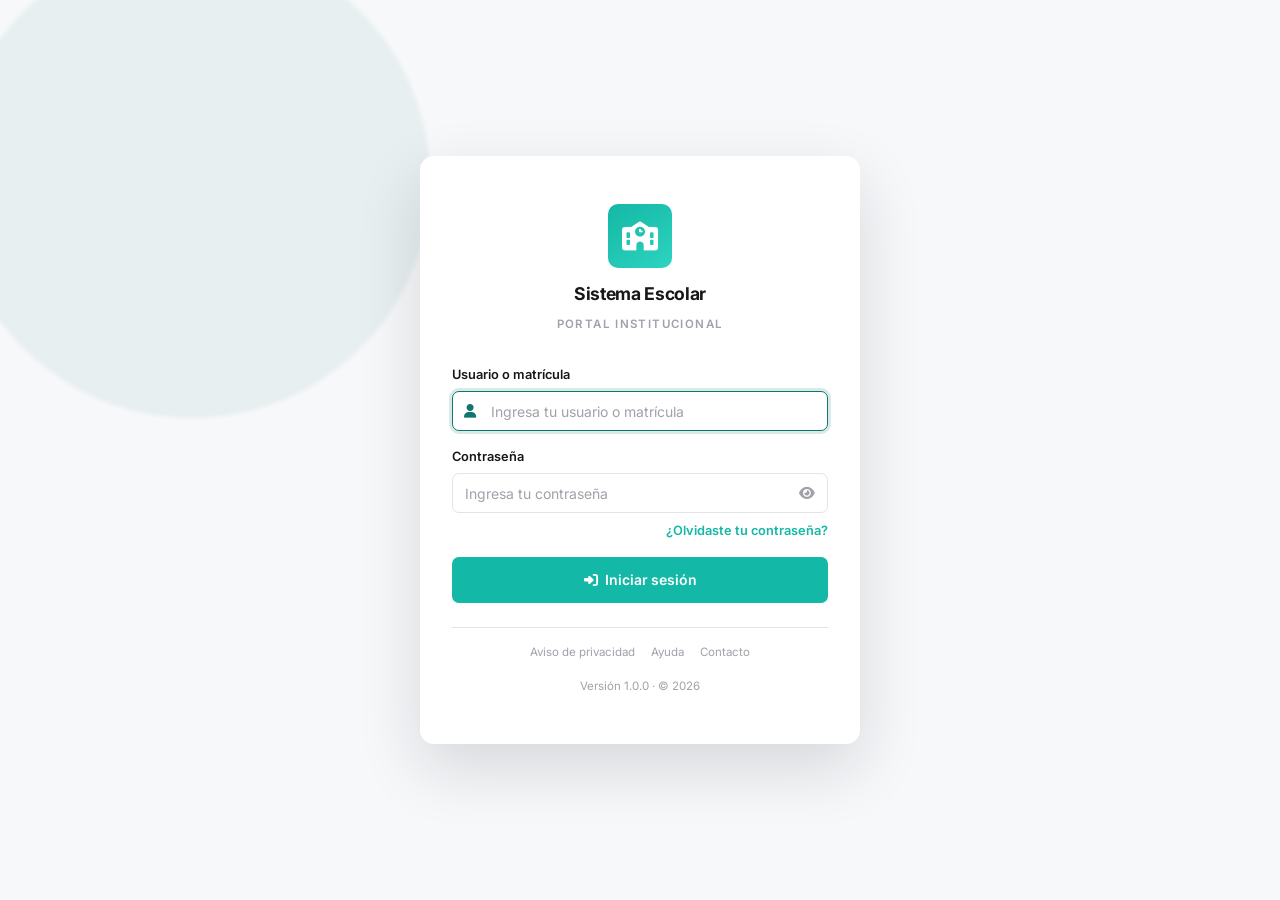
==== commit a6516921: "ACT" ====
--- a/index.html
+++ b/index.html
@@ -136,6 +136,14 @@
       color: var(--text-muted);
       font-size: var(--fs-xs);
     }
+
+    body[data-login-theme="verde-claro"] { --login-accent:#14b8a6; --login-accent-2:#2dd4bf; }
+    body[data-login-theme="azul-oscuro"] { --login-accent:#1d4ed8; --login-accent-2:#0f172a; background:#0b1220; }
+    body[data-login-theme="azul-oscuro"]::before { background-image:radial-gradient(circle at 15% 20%,rgba(59,130,246,.16) 0 18%,transparent 18.5%); }
+    body[data-login-theme="azul-oscuro"] .login-shell { border:1px solid rgba(148,163,184,.22); box-shadow:0 24px 70px rgba(0,0,0,.38); }
+    body[data-login-theme] .login-logo .logo-circle { background:linear-gradient(145deg,var(--login-accent),var(--login-accent-2)); }
+    body[data-login-theme] .btn-primary { background:var(--login-accent); border-color:var(--login-accent); }
+    body[data-login-theme] .forgot, body[data-login-theme] .login-footer-links a:hover { color:var(--login-accent); }
   </style>
 </head>
 <body>
--- a/css/tokens.css
+++ b/css/tokens.css
@@ -52,3 +52,19 @@
   --sh-lg:0 18px 44px rgba(0,0,0,.34); --sh-xl:0 28px 70px rgba(0,0,0,.42);
 }
 [data-theme="dark"] body,[data-theme="dark"] input,[data-theme="dark"] select,[data-theme="dark"] textarea{color-scheme:dark}
+
+/* Acento personal del usuario: verde institucional (default) o azul marino. */
+[data-accent="navy"] {
+  --c-brand-700:#1e3a5f; --c-brand-600:#1e4f7a; --c-brand-500:#2563a6; --c-brand-400:#3b82c4;
+  --c-brand-300:#7db7df; --c-brand-200:#bfdbef; --c-brand-100:#e6f1f8;
+  --c-accent-700:#1e3a5f; --c-accent-600:#1e4f7a; --c-accent-500:#2563a6; --c-accent-400:#3b82c4;
+  --c-accent-300:#7db7df; --c-accent-200:#bfdbef; --c-accent-100:#e6f1f8;
+  --bg-sidebar-active:#edf5fb; --text-sidebar-active:#1e4f7a;
+  --primary-soft:#edf5fb; --primary-light:#d8eaf6; --sh-focus:0 0 0 3px rgba(37,99,166,.18);
+}
+[data-theme="dark"][data-accent="navy"] {
+  --c-brand-700:#93c5e8; --c-brand-600:#60a5d8; --c-brand-500:#4b9bd1; --c-brand-400:#71b6e2;
+  --c-brand-300:#93c5e8; --c-brand-200:#234b68; --c-brand-100:#172d3d;
+  --c-accent-700:#93c5e8; --c-accent-600:#60a5d8; --c-accent-500:#4b9bd1; --c-accent-400:#71b6e2;
+  --bg-sidebar-active:#172d3d; --text-sidebar-active:#93c5e8; --primary-soft:#172d3d; --primary-light:#234b68;
+}
--- a/css/system-redesign.css
+++ b/css/system-redesign.css
@@ -316,3 +316,14 @@
 }
 
 @media(prefers-reduced-motion:reduce){.sidebar,.app-main-area,.collapse-svg,.sidebar-link>span{transition:none!important}}
+
+/* Selector de apariencia personal */
+.appearance-overlay{position:fixed;inset:0;z-index:12000;background:rgba(9,12,16,.55);backdrop-filter:blur(3px);display:grid;place-items:center;padding:20px}
+.appearance-dialog{width:min(620px,100%);background:var(--bg-surface);border:1px solid var(--border);border-radius:16px;box-shadow:var(--sh-xl);padding:24px;color:var(--text-primary)}
+.appearance-head{display:flex;justify-content:space-between;gap:20px;align-items:flex-start;margin-bottom:24px}.appearance-head h2{margin:0 0 5px;font-size:1.35rem}.appearance-head p{margin:0;color:var(--text-secondary)}
+.appearance-close{border:0;background:var(--bg-muted);color:var(--text-secondary);width:36px;height:36px;border-radius:9px;cursor:pointer}.appearance-close:hover{background:var(--bg-hover);color:var(--text-primary)}
+.appearance-section{margin:18px 0}.appearance-label{display:block;font-size:.78rem;font-weight:800;letter-spacing:.07em;text-transform:uppercase;color:var(--text-secondary);margin-bottom:9px}
+.appearance-options{display:grid;grid-template-columns:1fr 1fr;gap:10px}.appearance-option{position:relative;display:grid;grid-template-columns:32px 1fr;grid-template-rows:auto auto;column-gap:10px;text-align:left;padding:14px;border:1px solid var(--border);border-radius:11px;background:var(--bg-surface);color:var(--text-primary);cursor:pointer;transition:.15s ease}.appearance-option i,.accent-swatch{grid-row:1/3;align-self:center;justify-self:center}.appearance-option strong{font-size:.9rem}.appearance-option small{color:var(--text-secondary);margin-top:2px}.appearance-option:hover{border-color:var(--c-brand-400);background:var(--bg-hover)}.appearance-option.selected{border-color:var(--c-brand-500);box-shadow:var(--sh-focus);background:var(--primary-soft)}
+.accent-swatch{width:25px;height:25px;border-radius:50%;box-shadow:inset 0 0 0 1px rgba(255,255,255,.25)}.accent-swatch.green{background:#14b8a6}.accent-swatch.navy{background:#2563a6}
+.appearance-preview{display:grid;grid-template-columns:42px 1fr auto;align-items:center;gap:12px;padding:14px;margin-top:22px;background:var(--bg-muted);border:1px solid var(--border);border-radius:11px}.preview-mark{width:40px;height:40px;border-radius:10px;display:grid;place-items:center;background:var(--primary);color:#fff}.appearance-preview small{display:block;color:var(--text-secondary);margin-top:2px}.appearance-actions{display:flex;justify-content:flex-end;gap:9px;margin-top:22px}
+@media(max-width:600px){.appearance-overlay{padding:10px;align-items:end}.appearance-dialog{border-radius:16px 16px 0 0;padding:18px}.appearance-options{grid-template-columns:1fr}.appearance-preview{grid-template-columns:42px 1fr}.appearance-preview .btn{grid-column:1/-1;width:100%}.appearance-actions .btn{flex:1}}
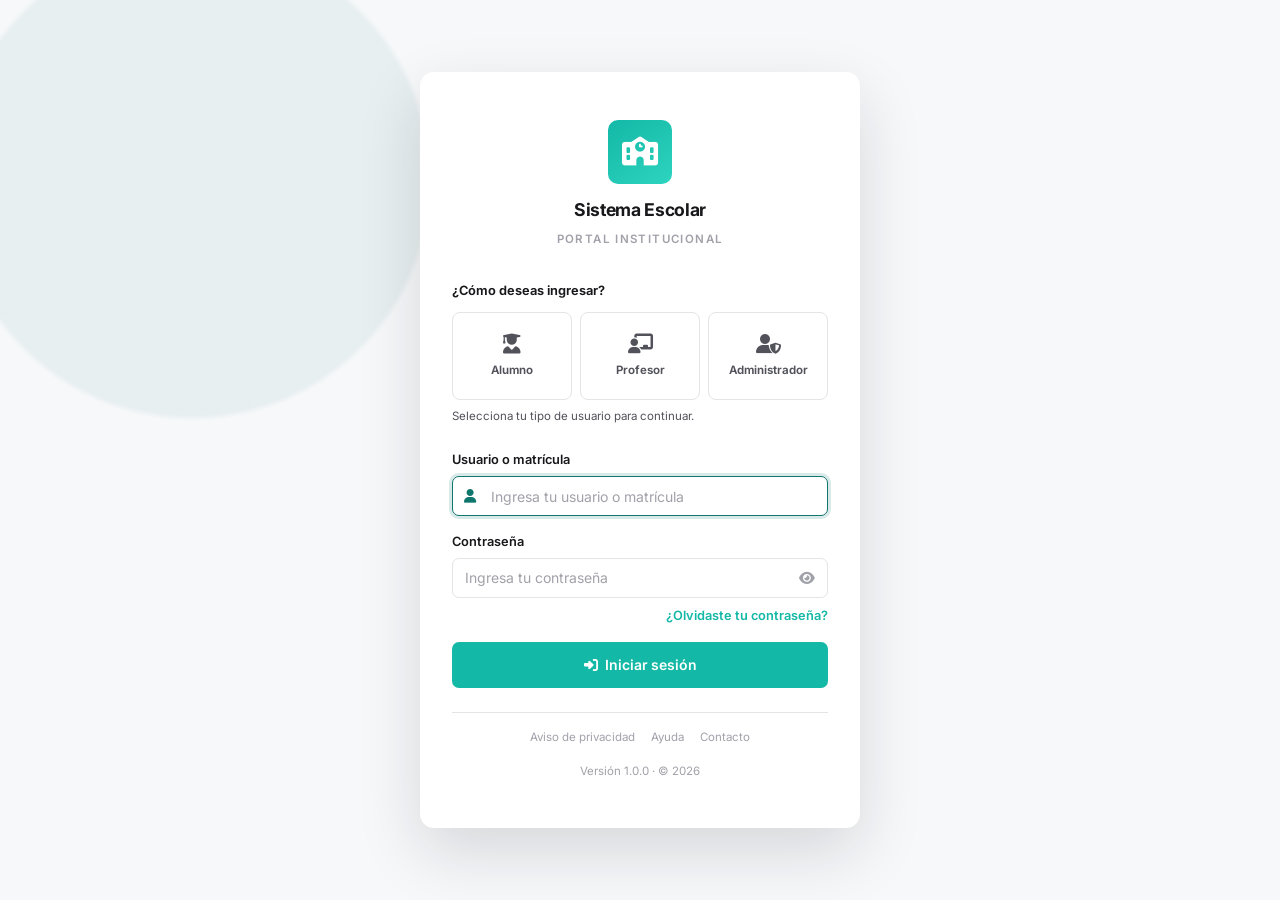
==== commit 95b16454: "ACTUALIZACION" ====
--- a/index.html
+++ b/index.html
@@ -20,7 +20,8 @@
       padding: var(--sp-4);
       min-height: 100vh;
       position: relative;
-      overflow: hidden;
+      overflow-x: hidden;
+      overflow-y: auto;
     }
     body::before {
       content: '';
@@ -144,6 +145,40 @@
     body[data-login-theme] .login-logo .logo-circle { background:linear-gradient(145deg,var(--login-accent),var(--login-accent-2)); }
     body[data-login-theme] .btn-primary { background:var(--login-accent); border-color:var(--login-accent); }
     body[data-login-theme] .forgot, body[data-login-theme] .login-footer-links a:hover { color:var(--login-accent); }
+
+    /* Selector de acceso: alumno, profesor o administrador */
+    .login-role-selector { border: 0; min-width: 0; margin-bottom: var(--sp-5); }
+    .login-role-selector legend {
+      font-size: var(--fs-sm); font-weight: 650; color: var(--text-primary);
+      margin-bottom: var(--sp-3);
+    }
+    .login-role-options { display: grid; grid-template-columns: repeat(3, minmax(0, 1fr)); gap: var(--sp-2); }
+    .login-role-option { position: relative; display: block; min-width: 0; cursor: pointer; }
+    .login-role-option input { position: absolute; width: 1px; height: 1px; opacity: 0; }
+    .login-role-content {
+      min-height: 88px; display: flex; flex-direction: column; align-items: center; justify-content: center;
+      gap: 8px; padding: 12px 5px; border: 1.5px solid var(--border);
+      border-radius: var(--r-md); background: var(--bg-surface);
+      color: var(--text-secondary); text-align: center; font-size: var(--fs-xs);
+      font-weight: 650; transition: background-color .2s ease, border-color .2s ease, color .2s ease;
+    }
+    .login-role-content i { font-size: 1.25rem; }
+    .login-role-option:hover .login-role-content { border-color: var(--c-brand-500); background: var(--bg-hover); }
+    .login-role-option input:checked + .login-role-content {
+      border-color: var(--c-brand-500); color: var(--c-brand-700);
+      background: var(--c-brand-100); box-shadow: var(--sh-focus);
+    }
+    .login-role-option input:focus-visible + .login-role-content {
+      outline: 2px solid var(--c-brand-500); outline-offset: 3px;
+    }
+    .login-role-hint {
+      margin-top: var(--sp-2); color: var(--text-secondary);
+      font-size: var(--fs-xs); min-height: 1.4em;
+    }
+    @media (max-width: 380px) {
+      .login-shell { padding: var(--sp-6) var(--sp-4); }
+      .login-role-content { min-height: 78px; padding: 10px 2px; font-size: .68rem; }
+    }
   </style>
 </head>
 <body>
@@ -155,11 +190,30 @@
       <p>Portal institucional</p>
     </div>
 
-    <form id="loginForm" novalidate>
+    <form id="loginForm" novalidate autocomplete="off">
       <div class="login-msg" id="loginMsg" role="alert">
         <i class="fas fa-circle-exclamation"></i>
         <span id="loginMsgText"></span>
       </div>
+
+      <fieldset class="login-role-selector" aria-describedby="loginRoleHint">
+        <legend>¿Cómo deseas ingresar?</legend>
+        <div class="login-role-options">
+          <label class="login-role-option">
+            <input type="radio" name="rol" value="alumno" required>
+            <span class="login-role-content"><i class="fas fa-user-graduate" aria-hidden="true"></i>Alumno</span>
+          </label>
+          <label class="login-role-option">
+            <input type="radio" name="rol" value="profesor">
+            <span class="login-role-content"><i class="fas fa-chalkboard-user" aria-hidden="true"></i>Profesor</span>
+          </label>
+          <label class="login-role-option">
+            <input type="radio" name="rol" value="admin">
+            <span class="login-role-content"><i class="fas fa-user-shield" aria-hidden="true"></i>Administrador</span>
+          </label>
+        </div>
+        <p class="login-role-hint" id="loginRoleHint" aria-live="polite">Selecciona tu tipo de usuario para continuar.</p>
+      </fieldset>
 
       <div class="field">
         <label for="usuario">Usuario o matrícula</label>
@@ -167,7 +221,7 @@
           <i class="fas fa-user"></i>
           <input type="text" class="input" id="usuario" name="usuario"
                  placeholder="Ingresa tu usuario o matrícula"
-                 autocomplete="username" spellcheck="false" required autofocus>
+                 autocomplete="off" spellcheck="false" required autofocus>
         </div>
       </div>
 
@@ -176,7 +230,7 @@
         <div class="pwd-wrap">
           <input type="password" class="input" id="password" name="password"
                  placeholder="Ingresa tu contraseña"
-                 autocomplete="current-password" required>
+                 autocomplete="new-password" required>
           <button type="button" class="pwd-toggle" id="pwdToggle"
                   aria-label="Mostrar contraseña" title="Mostrar contraseña">
             <i class="fas fa-eye"></i>
